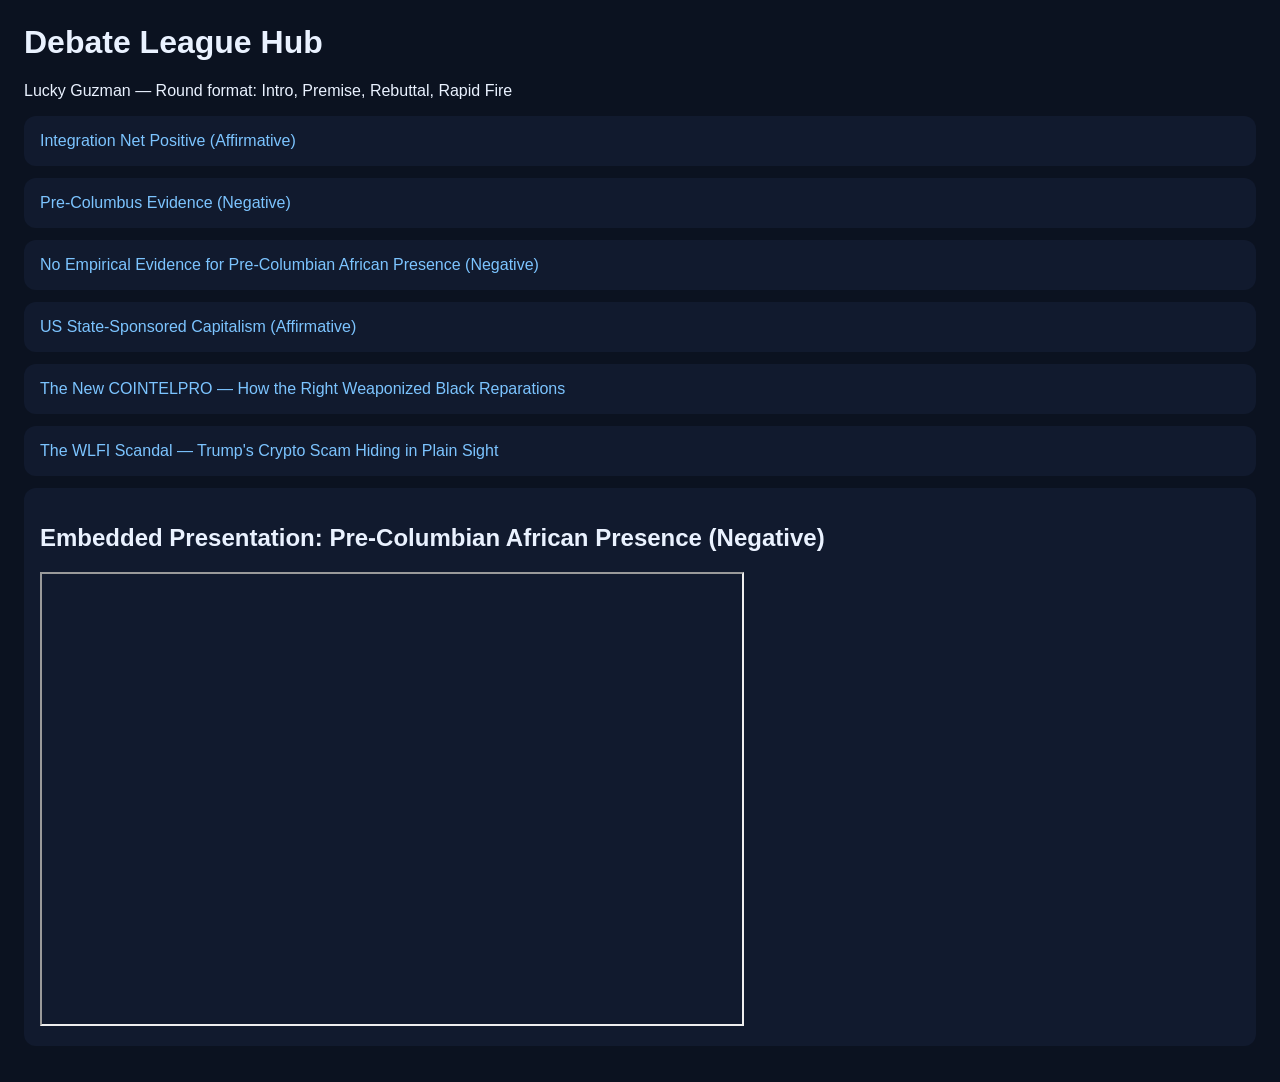
==== index.html @ e9d6f3bb "Add New COINTELPRO and WLFI Scandal presentations to hub Co-Authored-By: Claude Sonnet 4.6 <noreply@" ====
<!doctype html>
<html lang="en">
<head>
  <meta charset="UTF-8" />
  <meta name="viewport" content="width=device-width, initial-scale=1.0" />
  <title>Debate League Hub - Lucky Guzman</title>
  <style>
    body{font-family:Arial,sans-serif;background:#0b1220;color:#eaf2ff;margin:0;padding:24px}
    h1{margin-top:0}
    .card{background:#111a2e;padding:16px;border-radius:12px;margin:12px 0}
    a{color:#7cc4ff;text-decoration:none}
  </style>
</head>
<body>
  <h1>Debate League Hub</h1>
  <p>Lucky Guzman — Round format: Intro, Premise, Rebuttal, Rapid Fire</p>

  <div class="card"><a href="./integration-net-positive.html">Integration Net Positive (Affirmative)</a></div>
  <div class="card"><a href="./precolumbus-evidence-negative.html">Pre-Columbus Evidence (Negative)</a></div>
  <div class="card"><a href="./no-empirical-evidence-precolumbian-africa-negative.html">No Empirical Evidence for Pre-Columbian African Presence (Negative)</a></div>
  <div class="card"><a href="./state-capitalism-affirmative.html">US State-Sponsored Capitalism (Affirmative)</a></div>
  <div class="card"><a href="./new_cointelpro_presentation.html">The New COINTELPRO — How the Right Weaponized Black Reparations</a></div>
  <div class="card"><a href="./wlfi_scandal_presentation.html">The WLFI Scandal — Trump's Crypto Scam Hiding in Plain Sight</a></div>

  <div class="card">
    <h2>Embedded Presentation: Pre-Columbian African Presence (Negative)</h2>
    <iframe src="https://gamma.app/embed/igx87w25d5rl47c" style="width: 700px; max-width: 100%; height: 450px" allow="fullscreen" title="Pre-Columbian African Presence in the Americas: The Negative Position"></iframe>
  </div>
</body>
</html>
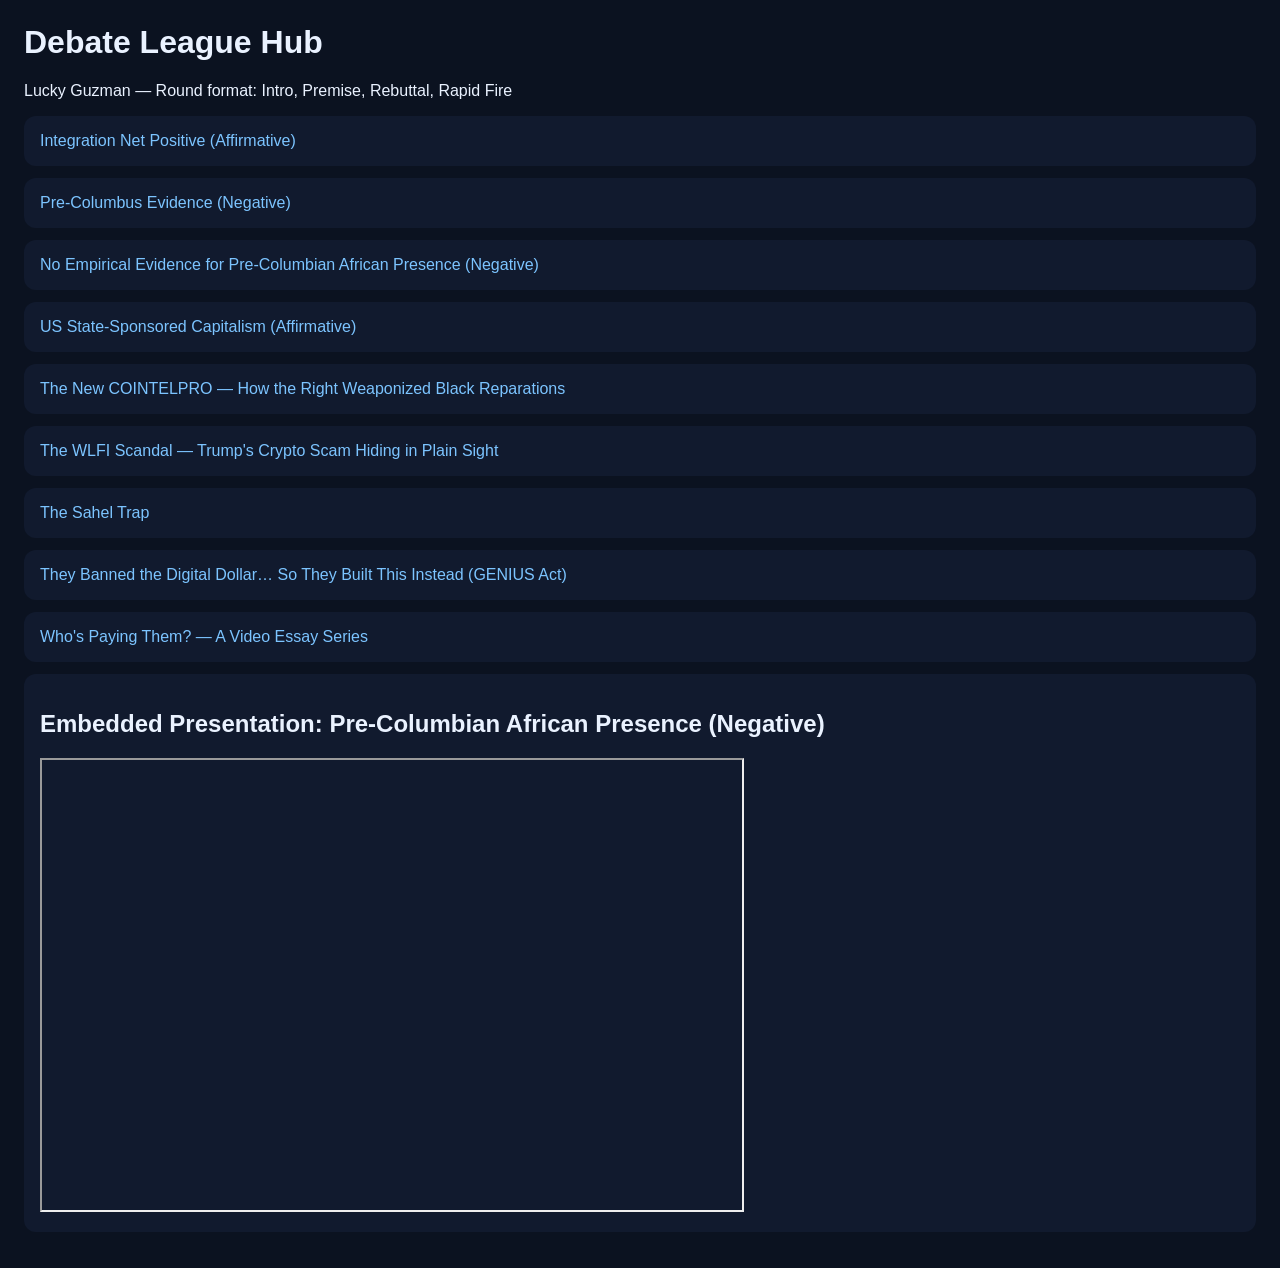
==== commit 0d38c905: "Add 3 new debate presentations and update hub index - sahel_presentation.html: The Sahel Trap - geni" ====
--- a/index.html
+++ b/index.html
@@ -21,6 +21,9 @@
   <div class="card"><a href="./state-capitalism-affirmative.html">US State-Sponsored Capitalism (Affirmative)</a></div>
   <div class="card"><a href="./new_cointelpro_presentation.html">The New COINTELPRO — How the Right Weaponized Black Reparations</a></div>
   <div class="card"><a href="./wlfi_scandal_presentation.html">The WLFI Scandal — Trump's Crypto Scam Hiding in Plain Sight</a></div>
+  <div class="card"><a href="./sahel_presentation.html">The Sahel Trap</a></div>
+  <div class="card"><a href="./genius-act-presentation.html">They Banned the Digital Dollar… So They Built This Instead (GENIUS Act)</a></div>
+  <div class="card"><a href="./whos-paying-them.html">Who's Paying Them? — A Video Essay Series</a></div>
 
   <div class="card">
     <h2>Embedded Presentation: Pre-Columbian African Presence (Negative)</h2>
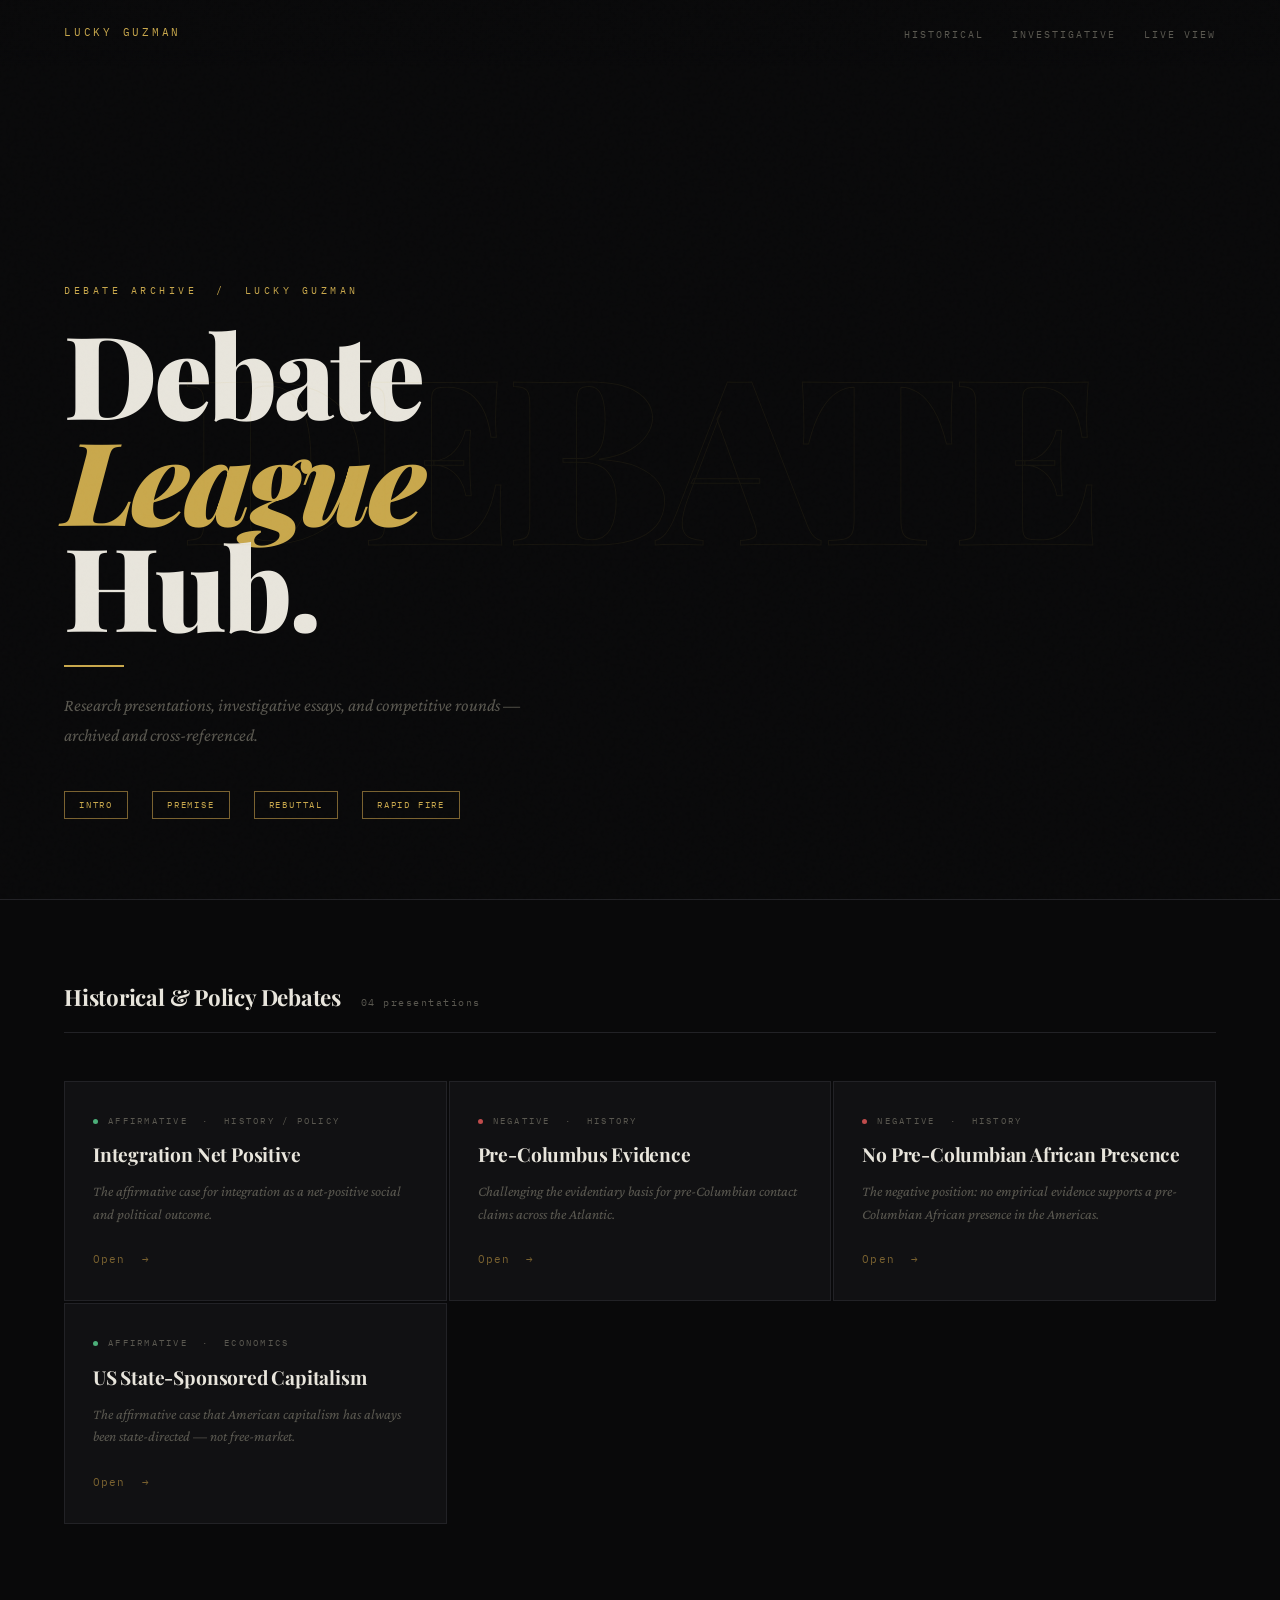
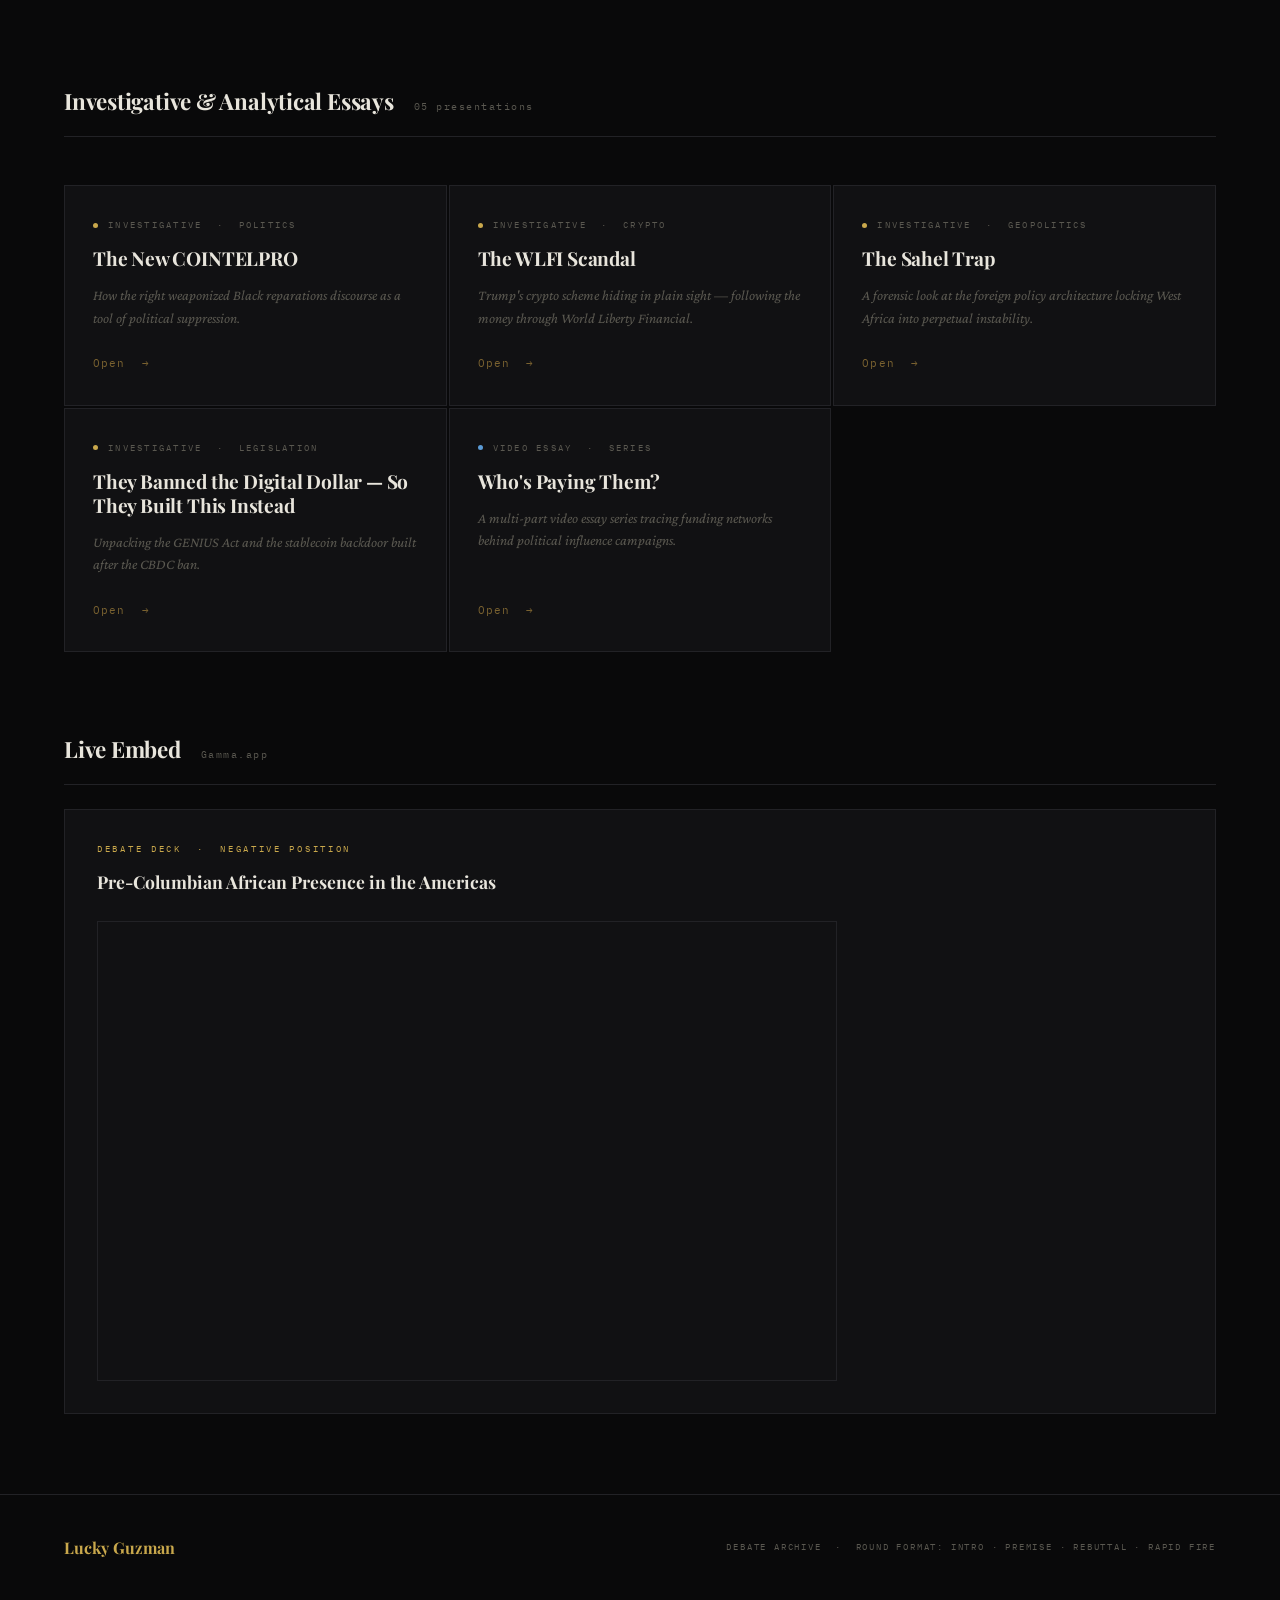
==== commit c7971517: "Redesign index hub — editorial dark aesthetic, UX overhaul Full rebuild: hero section, two categoriz" ====
--- a/index.html
+++ b/index.html
@@ -3,31 +3,554 @@
 <head>
   <meta charset="UTF-8" />
   <meta name="viewport" content="width=device-width, initial-scale=1.0" />
-  <title>Debate League Hub - Lucky Guzman</title>
+  <title>Lucky Guzman — Debate Archive</title>
+  <link rel="preconnect" href="https://fonts.googleapis.com" />
+  <link rel="preconnect" href="https://fonts.gstatic.com" crossorigin />
+  <link href="https://fonts.googleapis.com/css2?family=Playfair+Display:ital,wght@0,700;0,900;1,700&family=IBM+Plex+Mono:wght@400;600&family=Crimson+Pro:ital,opsz,wght@0,6..100,300;0,6..100,400;0,6..100,600;1,6..100,300;1,6..100,400&display=swap" rel="stylesheet" />
   <style>
-    body{font-family:Arial,sans-serif;background:#0b1220;color:#eaf2ff;margin:0;padding:24px}
-    h1{margin-top:0}
-    .card{background:#111a2e;padding:16px;border-radius:12px;margin:12px 0}
-    a{color:#7cc4ff;text-decoration:none}
+    :root {
+      --bg:      #09090a;
+      --surface: #111113;
+      --border:  #222226;
+      --text:    #e8e5dc;
+      --muted:   #5a5850;
+      --gold:    #c9a84c;
+      --gold-dim:#7a6230;
+      --red:     #c0392b;
+      --mono:    'IBM Plex Mono', monospace;
+      --serif:   'Playfair Display', Georgia, serif;
+      --body:    'Crimson Pro', Georgia, serif;
+    }
+
+    *, *::before, *::after { margin: 0; padding: 0; box-sizing: border-box; }
+    html { scroll-behavior: smooth; }
+
+    body {
+      background: var(--bg);
+      color: var(--text);
+      font-family: var(--body);
+      font-size: 18px;
+      line-height: 1.6;
+      overflow-x: hidden;
+    }
+
+    /* NOISE */
+    body::before {
+      content: '';
+      position: fixed;
+      inset: 0;
+      background-image: url("data:image/svg+xml,%3Csvg viewBox='0 0 256 256' xmlns='http://www.w3.org/2000/svg'%3E%3Cfilter id='n'%3E%3CfeTurbulence type='fractalNoise' baseFrequency='0.9' numOctaves='4' stitchTiles='stitch'/%3E%3C/filter%3E%3Crect width='100%25' height='100%25' filter='url(%23n)' opacity='0.04'/%3E%3C/svg%3E");
+      pointer-events: none;
+      z-index: 9999;
+      opacity: 0.4;
+    }
+
+    /* SCROLLBAR */
+    ::-webkit-scrollbar { width: 3px; }
+    ::-webkit-scrollbar-track { background: var(--bg); }
+    ::-webkit-scrollbar-thumb { background: var(--gold); }
+
+    /* PROGRESS BAR */
+    #progress {
+      position: fixed;
+      top: 0; left: 0;
+      height: 2px;
+      width: 0%;
+      background: var(--gold);
+      box-shadow: 0 0 8px var(--gold);
+      z-index: 1000;
+      transition: width 0.1s linear;
+    }
+
+    /* ── NAV ── */
+    nav {
+      position: fixed;
+      top: 0; left: 0; right: 0;
+      z-index: 100;
+      padding: 18px 5vw;
+      display: flex;
+      justify-content: space-between;
+      align-items: center;
+      background: linear-gradient(to bottom, rgba(9,9,10,0.97) 70%, transparent);
+      border-bottom: 1px solid transparent;
+      transition: border-color 0.3s;
+    }
+    nav.scrolled { border-color: var(--border); }
+
+    .nav-brand {
+      font-family: var(--mono);
+      font-size: 11px;
+      letter-spacing: 0.25em;
+      color: var(--gold);
+      text-transform: uppercase;
+    }
+
+    .nav-links {
+      display: flex;
+      gap: 28px;
+      list-style: none;
+    }
+    .nav-links a {
+      font-family: var(--mono);
+      font-size: 10px;
+      letter-spacing: 0.2em;
+      color: var(--muted);
+      text-decoration: none;
+      text-transform: uppercase;
+      transition: color 0.2s;
+    }
+    .nav-links a:hover { color: var(--text); }
+
+    /* ── HERO ── */
+    .hero {
+      min-height: 100vh;
+      display: flex;
+      flex-direction: column;
+      justify-content: flex-end;
+      padding: 0 5vw 80px;
+      position: relative;
+      border-bottom: 1px solid var(--border);
+      overflow: hidden;
+    }
+
+    .hero-watermark {
+      position: absolute;
+      top: 50%;
+      left: 50%;
+      transform: translate(-50%, -50%);
+      font-family: var(--serif);
+      font-weight: 900;
+      font-size: clamp(6rem, 18vw, 20rem);
+      color: transparent;
+      -webkit-text-stroke: 1px rgba(201,168,76,0.07);
+      white-space: nowrap;
+      pointer-events: none;
+      user-select: none;
+      letter-spacing: -0.02em;
+    }
+
+    .hero-eyebrow {
+      font-family: var(--mono);
+      font-size: 10px;
+      letter-spacing: 0.35em;
+      color: var(--gold);
+      text-transform: uppercase;
+      margin-bottom: 20px;
+    }
+
+    .hero-name {
+      font-family: var(--serif);
+      font-weight: 900;
+      font-size: clamp(3.5rem, 9vw, 9rem);
+      line-height: 0.92;
+      letter-spacing: -0.03em;
+      color: var(--text);
+      margin-bottom: 28px;
+    }
+
+    .hero-name em {
+      font-style: italic;
+      color: var(--gold);
+    }
+
+    .hero-rule {
+      width: 60px;
+      height: 2px;
+      background: var(--gold);
+      margin-bottom: 24px;
+    }
+
+    .hero-sub {
+      font-family: var(--body);
+      font-size: 1.1rem;
+      color: var(--muted);
+      max-width: 480px;
+      font-style: italic;
+      line-height: 1.7;
+    }
+
+    .hero-format {
+      margin-top: 40px;
+      display: flex;
+      gap: 24px;
+      flex-wrap: wrap;
+    }
+
+    .format-pill {
+      font-family: var(--mono);
+      font-size: 9px;
+      letter-spacing: 0.2em;
+      text-transform: uppercase;
+      padding: 6px 14px;
+      border: 1px solid var(--border);
+      color: var(--muted);
+    }
+
+    .format-pill.active {
+      border-color: var(--gold-dim);
+      color: var(--gold);
+    }
+
+    /* ── SECTION LABEL ── */
+    .section {
+      padding: 80px 5vw;
+    }
+
+    .section-header {
+      display: flex;
+      align-items: baseline;
+      gap: 20px;
+      margin-bottom: 48px;
+      padding-bottom: 16px;
+      border-bottom: 1px solid var(--border);
+    }
+
+    .section-title {
+      font-family: var(--serif);
+      font-weight: 700;
+      font-size: 1.4rem;
+      color: var(--text);
+      letter-spacing: -0.01em;
+    }
+
+    .section-count {
+      font-family: var(--mono);
+      font-size: 10px;
+      color: var(--muted);
+      letter-spacing: 0.15em;
+    }
+
+    /* ── GRID ── */
+    .grid {
+      display: grid;
+      grid-template-columns: repeat(auto-fill, minmax(320px, 1fr));
+      gap: 2px;
+    }
+
+    /* ── CARD ── */
+    .card {
+      background: var(--surface);
+      border: 1px solid var(--border);
+      padding: 32px 28px;
+      text-decoration: none;
+      color: var(--text);
+      display: flex;
+      flex-direction: column;
+      gap: 14px;
+      position: relative;
+      overflow: hidden;
+      transition: border-color 0.25s, background 0.25s;
+    }
+
+    .card::after {
+      content: '';
+      position: absolute;
+      left: 0; top: 0;
+      width: 2px;
+      height: 100%;
+      background: var(--gold);
+      transform: scaleY(0);
+      transform-origin: bottom;
+      transition: transform 0.25s ease;
+    }
+
+    .card:hover {
+      border-color: var(--gold-dim);
+      background: #131314;
+    }
+
+    .card:hover::after {
+      transform: scaleY(1);
+    }
+
+    .card-tag {
+      font-family: var(--mono);
+      font-size: 9px;
+      letter-spacing: 0.25em;
+      text-transform: uppercase;
+      color: var(--muted);
+      display: flex;
+      align-items: center;
+      gap: 10px;
+    }
+
+    .card-tag .dot {
+      width: 5px;
+      height: 5px;
+      border-radius: 50%;
+      background: var(--muted);
+      flex-shrink: 0;
+    }
+
+    .dot.aff  { background: #4caf79; }
+    .dot.neg  { background: #c04c4c; }
+    .dot.inv  { background: var(--gold); }
+    .dot.essay{ background: #5b9bd5; }
+
+    .card-title {
+      font-family: var(--serif);
+      font-weight: 700;
+      font-size: 1.2rem;
+      line-height: 1.25;
+      letter-spacing: -0.01em;
+      color: var(--text);
+      transition: color 0.2s;
+    }
+
+    .card:hover .card-title { color: #fff; }
+
+    .card-desc {
+      font-family: var(--body);
+      font-size: 0.9rem;
+      color: var(--muted);
+      line-height: 1.55;
+      font-style: italic;
+    }
+
+    .card-arrow {
+      font-family: var(--mono);
+      font-size: 11px;
+      color: var(--gold-dim);
+      margin-top: auto;
+      padding-top: 12px;
+      letter-spacing: 0.1em;
+      transition: color 0.2s, letter-spacing 0.2s;
+    }
+
+    .card:hover .card-arrow {
+      color: var(--gold);
+      letter-spacing: 0.2em;
+    }
+
+    /* ── EMBED ── */
+    .embed-section {
+      padding: 0 5vw 80px;
+    }
+
+    .embed-header {
+      margin-bottom: 24px;
+      padding-bottom: 16px;
+      border-bottom: 1px solid var(--border);
+      display: flex;
+      align-items: baseline;
+      gap: 20px;
+    }
+
+    .embed-box {
+      background: var(--surface);
+      border: 1px solid var(--border);
+      padding: 32px;
+      position: relative;
+    }
+
+    .embed-eyebrow {
+      font-family: var(--mono);
+      font-size: 9px;
+      letter-spacing: 0.3em;
+      color: var(--gold);
+      text-transform: uppercase;
+      margin-bottom: 12px;
+    }
+
+    .embed-title {
+      font-family: var(--serif);
+      font-weight: 700;
+      font-size: 1.1rem;
+      color: var(--text);
+      margin-bottom: 24px;
+    }
+
+    iframe {
+      display: block;
+      width: 100%;
+      max-width: 740px;
+      height: 460px;
+      border: none;
+      border: 1px solid var(--border);
+    }
+
+    /* ── FOOTER ── */
+    footer {
+      border-top: 1px solid var(--border);
+      padding: 40px 5vw;
+      display: flex;
+      justify-content: space-between;
+      align-items: center;
+      gap: 20px;
+      flex-wrap: wrap;
+    }
+
+    .footer-brand {
+      font-family: var(--serif);
+      font-weight: 700;
+      font-size: 1rem;
+      color: var(--gold);
+    }
+
+    .footer-note {
+      font-family: var(--mono);
+      font-size: 9px;
+      letter-spacing: 0.2em;
+      color: var(--muted);
+      text-transform: uppercase;
+    }
+
+    /* ── RESPONSIVE ── */
+    @media (max-width: 640px) {
+      .hero { padding-bottom: 60px; }
+      .hero-name { font-size: 3.2rem; }
+      .grid { grid-template-columns: 1fr; }
+      nav { padding: 16px 5vw; }
+      .nav-links { display: none; }
+      footer { flex-direction: column; align-items: flex-start; }
+      iframe { height: 300px; }
+    }
   </style>
 </head>
 <body>
-  <h1>Debate League Hub</h1>
-  <p>Lucky Guzman — Round format: Intro, Premise, Rebuttal, Rapid Fire</p>
-
-  <div class="card"><a href="./integration-net-positive.html">Integration Net Positive (Affirmative)</a></div>
-  <div class="card"><a href="./precolumbus-evidence-negative.html">Pre-Columbus Evidence (Negative)</a></div>
-  <div class="card"><a href="./no-empirical-evidence-precolumbian-africa-negative.html">No Empirical Evidence for Pre-Columbian African Presence (Negative)</a></div>
-  <div class="card"><a href="./state-capitalism-affirmative.html">US State-Sponsored Capitalism (Affirmative)</a></div>
-  <div class="card"><a href="./new_cointelpro_presentation.html">The New COINTELPRO — How the Right Weaponized Black Reparations</a></div>
-  <div class="card"><a href="./wlfi_scandal_presentation.html">The WLFI Scandal — Trump's Crypto Scam Hiding in Plain Sight</a></div>
-  <div class="card"><a href="./sahel_presentation.html">The Sahel Trap</a></div>
-  <div class="card"><a href="./genius-act-presentation.html">They Banned the Digital Dollar… So They Built This Instead (GENIUS Act)</a></div>
-  <div class="card"><a href="./whos-paying-them.html">Who's Paying Them? — A Video Essay Series</a></div>
-
-  <div class="card">
-    <h2>Embedded Presentation: Pre-Columbian African Presence (Negative)</h2>
-    <iframe src="https://gamma.app/embed/igx87w25d5rl47c" style="width: 700px; max-width: 100%; height: 450px" allow="fullscreen" title="Pre-Columbian African Presence in the Americas: The Negative Position"></iframe>
-  </div>
+  <div id="progress"></div>
+
+  <nav id="nav">
+    <span class="nav-brand">Lucky Guzman</span>
+    <ul class="nav-links">
+      <li><a href="#historical">Historical</a></li>
+      <li><a href="#investigative">Investigative</a></li>
+      <li><a href="#embedded">Live View</a></li>
+    </ul>
+  </nav>
+
+  <!-- HERO -->
+  <section class="hero">
+    <div class="hero-watermark">DEBATE</div>
+    <div class="hero-eyebrow">Debate Archive &nbsp;/&nbsp; Lucky Guzman</div>
+    <h1 class="hero-name">Debate<br><em>League</em><br>Hub.</h1>
+    <div class="hero-rule"></div>
+    <p class="hero-sub">Research presentations, investigative essays, and competitive rounds — archived and cross-referenced.</p>
+    <div class="hero-format">
+      <span class="format-pill active">Intro</span>
+      <span class="format-pill active">Premise</span>
+      <span class="format-pill active">Rebuttal</span>
+      <span class="format-pill active">Rapid Fire</span>
+    </div>
+  </section>
+
+  <!-- HISTORICAL & POLICY -->
+  <section class="section" id="historical">
+    <div class="section-header">
+      <span class="section-title">Historical &amp; Policy Debates</span>
+      <span class="section-count">04 presentations</span>
+    </div>
+    <div class="grid">
+
+      <a class="card" href="./integration-net-positive.html">
+        <div class="card-tag"><span class="dot aff"></span>Affirmative &nbsp;·&nbsp; History / Policy</div>
+        <div class="card-title">Integration Net Positive</div>
+        <div class="card-desc">The affirmative case for integration as a net-positive social and political outcome.</div>
+        <div class="card-arrow">Open &nbsp;→</div>
+      </a>
+
+      <a class="card" href="./precolumbus-evidence-negative.html">
+        <div class="card-tag"><span class="dot neg"></span>Negative &nbsp;·&nbsp; History</div>
+        <div class="card-title">Pre-Columbus Evidence</div>
+        <div class="card-desc">Challenging the evidentiary basis for pre-Columbian contact claims across the Atlantic.</div>
+        <div class="card-arrow">Open &nbsp;→</div>
+      </a>
+
+      <a class="card" href="./no-empirical-evidence-precolumbian-africa-negative.html">
+        <div class="card-tag"><span class="dot neg"></span>Negative &nbsp;·&nbsp; History</div>
+        <div class="card-title">No Pre-Columbian African Presence</div>
+        <div class="card-desc">The negative position: no empirical evidence supports a pre-Columbian African presence in the Americas.</div>
+        <div class="card-arrow">Open &nbsp;→</div>
+      </a>
+
+      <a class="card" href="./state-capitalism-affirmative.html">
+        <div class="card-tag"><span class="dot aff"></span>Affirmative &nbsp;·&nbsp; Economics</div>
+        <div class="card-title">US State-Sponsored Capitalism</div>
+        <div class="card-desc">The affirmative case that American capitalism has always been state-directed — not free-market.</div>
+        <div class="card-arrow">Open &nbsp;→</div>
+      </a>
+
+    </div>
+  </section>
+
+  <!-- INVESTIGATIVE -->
+  <section class="section" id="investigative">
+    <div class="section-header">
+      <span class="section-title">Investigative &amp; Analytical Essays</span>
+      <span class="section-count">05 presentations</span>
+    </div>
+    <div class="grid">
+
+      <a class="card" href="./new_cointelpro_presentation.html">
+        <div class="card-tag"><span class="dot inv"></span>Investigative &nbsp;·&nbsp; Politics</div>
+        <div class="card-title">The New COINTELPRO</div>
+        <div class="card-desc">How the right weaponized Black reparations discourse as a tool of political suppression.</div>
+        <div class="card-arrow">Open &nbsp;→</div>
+      </a>
+
+      <a class="card" href="./wlfi_scandal_presentation.html">
+        <div class="card-tag"><span class="dot inv"></span>Investigative &nbsp;·&nbsp; Crypto</div>
+        <div class="card-title">The WLFI Scandal</div>
+        <div class="card-desc">Trump's crypto scheme hiding in plain sight — following the money through World Liberty Financial.</div>
+        <div class="card-arrow">Open &nbsp;→</div>
+      </a>
+
+      <a class="card" href="./sahel_presentation.html">
+        <div class="card-tag"><span class="dot inv"></span>Investigative &nbsp;·&nbsp; Geopolitics</div>
+        <div class="card-title">The Sahel Trap</div>
+        <div class="card-desc">A forensic look at the foreign policy architecture locking West Africa into perpetual instability.</div>
+        <div class="card-arrow">Open &nbsp;→</div>
+      </a>
+
+      <a class="card" href="./genius-act-presentation.html">
+        <div class="card-tag"><span class="dot inv"></span>Investigative &nbsp;·&nbsp; Legislation</div>
+        <div class="card-title">They Banned the Digital Dollar — So They Built This Instead</div>
+        <div class="card-desc">Unpacking the GENIUS Act and the stablecoin backdoor built after the CBDC ban.</div>
+        <div class="card-arrow">Open &nbsp;→</div>
+      </a>
+
+      <a class="card" href="./whos-paying-them.html">
+        <div class="card-tag"><span class="dot essay"></span>Video Essay &nbsp;·&nbsp; Series</div>
+        <div class="card-title">Who's Paying Them?</div>
+        <div class="card-desc">A multi-part video essay series tracing funding networks behind political influence campaigns.</div>
+        <div class="card-arrow">Open &nbsp;→</div>
+      </a>
+
+    </div>
+  </section>
+
+  <!-- EMBEDDED PRESENTATION -->
+  <section class="embed-section" id="embedded">
+    <div class="embed-header">
+      <span class="section-title">Live Embed</span>
+      <span class="section-count">Gamma.app</span>
+    </div>
+    <div class="embed-box">
+      <div class="embed-eyebrow">Debate Deck &nbsp;·&nbsp; Negative Position</div>
+      <div class="embed-title">Pre-Columbian African Presence in the Americas</div>
+      <iframe
+        src="https://gamma.app/embed/igx87w25d5rl47c"
+        allow="fullscreen"
+        title="Pre-Columbian African Presence in the Americas: The Negative Position">
+      </iframe>
+    </div>
+  </section>
+
+  <!-- FOOTER -->
+  <footer>
+    <span class="footer-brand">Lucky Guzman</span>
+    <span class="footer-note">Debate Archive &nbsp;·&nbsp; Round Format: Intro · Premise · Rebuttal · Rapid Fire</span>
+  </footer>
+
+  <script>
+    // Progress bar
+    const bar = document.getElementById('progress');
+    const nav = document.getElementById('nav');
+    window.addEventListener('scroll', () => {
+      const pct = window.scrollY / (document.body.scrollHeight - window.innerHeight) * 100;
+      bar.style.width = pct + '%';
+      nav.classList.toggle('scrolled', window.scrollY > 40);
+    });
+  </script>
 </body>
 </html>
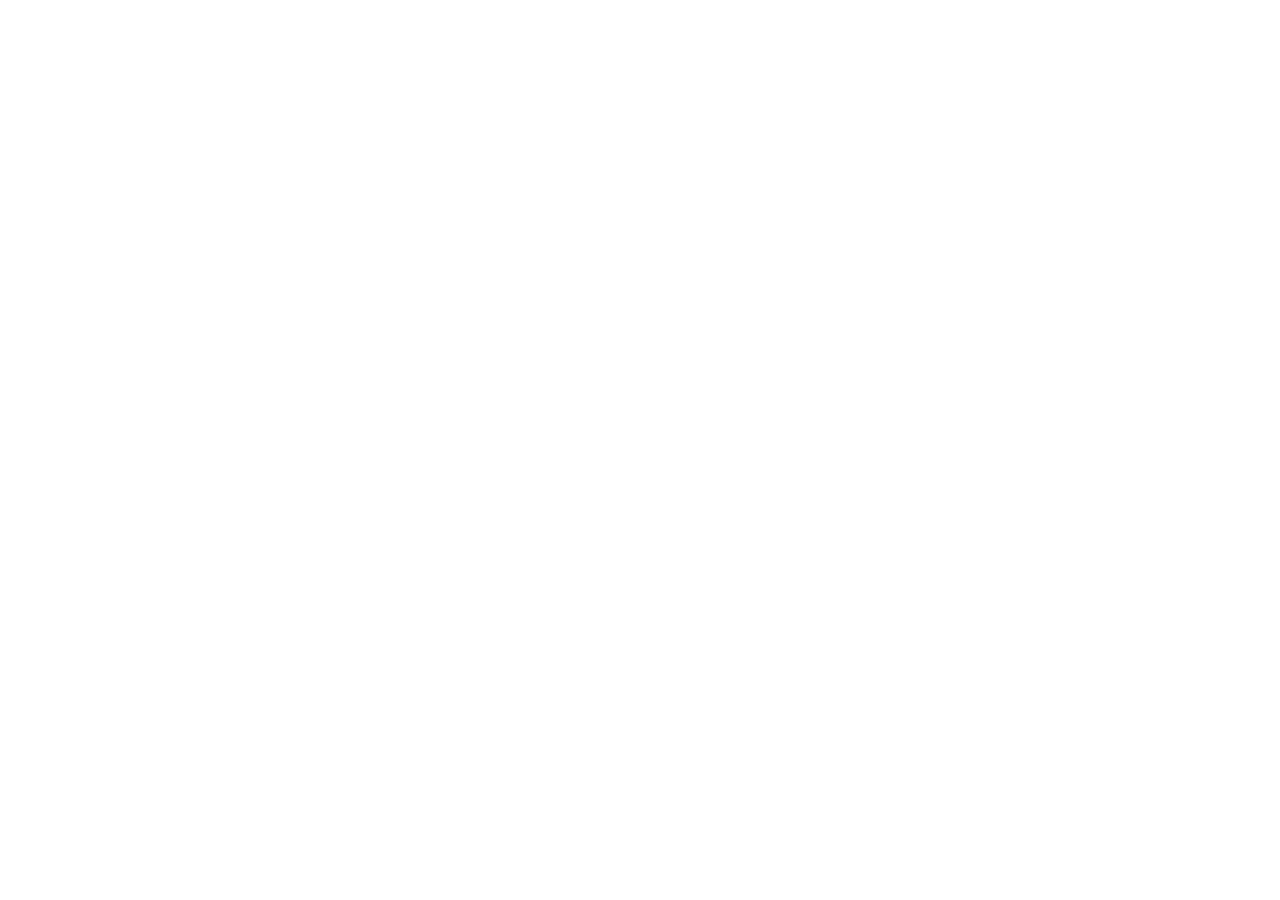
==== commit 73aa2d7e: "Add files via upload" ====
--- a/index.html
+++ b/index.html
@@ -1,556 +1,15 @@
 <!doctype html>
 <html lang="en">
-<head>
-  <meta charset="UTF-8" />
-  <meta name="viewport" content="width=device-width, initial-scale=1.0" />
-  <title>Lucky Guzman — Debate Archive</title>
-  <link rel="preconnect" href="https://fonts.googleapis.com" />
-  <link rel="preconnect" href="https://fonts.gstatic.com" crossorigin />
-  <link href="https://fonts.googleapis.com/css2?family=Playfair+Display:ital,wght@0,700;0,900;1,700&family=IBM+Plex+Mono:wght@400;600&family=Crimson+Pro:ital,opsz,wght@0,6..100,300;0,6..100,400;0,6..100,600;1,6..100,300;1,6..100,400&display=swap" rel="stylesheet" />
-  <style>
-    :root {
-      --bg:      #09090a;
-      --surface: #111113;
-      --border:  #222226;
-      --text:    #e8e5dc;
-      --muted:   #5a5850;
-      --gold:    #c9a84c;
-      --gold-dim:#7a6230;
-      --red:     #c0392b;
-      --mono:    'IBM Plex Mono', monospace;
-      --serif:   'Playfair Display', Georgia, serif;
-      --body:    'Crimson Pro', Georgia, serif;
-    }
-
-    *, *::before, *::after { margin: 0; padding: 0; box-sizing: border-box; }
-    html { scroll-behavior: smooth; }
-
-    body {
-      background: var(--bg);
-      color: var(--text);
-      font-family: var(--body);
-      font-size: 18px;
-      line-height: 1.6;
-      overflow-x: hidden;
-    }
-
-    /* NOISE */
-    body::before {
-      content: '';
-      position: fixed;
-      inset: 0;
-      background-image: url("data:image/svg+xml,%3Csvg viewBox='0 0 256 256' xmlns='http://www.w3.org/2000/svg'%3E%3Cfilter id='n'%3E%3CfeTurbulence type='fractalNoise' baseFrequency='0.9' numOctaves='4' stitchTiles='stitch'/%3E%3C/filter%3E%3Crect width='100%25' height='100%25' filter='url(%23n)' opacity='0.04'/%3E%3C/svg%3E");
-      pointer-events: none;
-      z-index: 9999;
-      opacity: 0.4;
-    }
-
-    /* SCROLLBAR */
-    ::-webkit-scrollbar { width: 3px; }
-    ::-webkit-scrollbar-track { background: var(--bg); }
-    ::-webkit-scrollbar-thumb { background: var(--gold); }
-
-    /* PROGRESS BAR */
-    #progress {
-      position: fixed;
-      top: 0; left: 0;
-      height: 2px;
-      width: 0%;
-      background: var(--gold);
-      box-shadow: 0 0 8px var(--gold);
-      z-index: 1000;
-      transition: width 0.1s linear;
-    }
-
-    /* ── NAV ── */
-    nav {
-      position: fixed;
-      top: 0; left: 0; right: 0;
-      z-index: 100;
-      padding: 18px 5vw;
-      display: flex;
-      justify-content: space-between;
-      align-items: center;
-      background: linear-gradient(to bottom, rgba(9,9,10,0.97) 70%, transparent);
-      border-bottom: 1px solid transparent;
-      transition: border-color 0.3s;
-    }
-    nav.scrolled { border-color: var(--border); }
-
-    .nav-brand {
-      font-family: var(--mono);
-      font-size: 11px;
-      letter-spacing: 0.25em;
-      color: var(--gold);
-      text-transform: uppercase;
-    }
-
-    .nav-links {
-      display: flex;
-      gap: 28px;
-      list-style: none;
-    }
-    .nav-links a {
-      font-family: var(--mono);
-      font-size: 10px;
-      letter-spacing: 0.2em;
-      color: var(--muted);
-      text-decoration: none;
-      text-transform: uppercase;
-      transition: color 0.2s;
-    }
-    .nav-links a:hover { color: var(--text); }
-
-    /* ── HERO ── */
-    .hero {
-      min-height: 100vh;
-      display: flex;
-      flex-direction: column;
-      justify-content: flex-end;
-      padding: 0 5vw 80px;
-      position: relative;
-      border-bottom: 1px solid var(--border);
-      overflow: hidden;
-    }
-
-    .hero-watermark {
-      position: absolute;
-      top: 50%;
-      left: 50%;
-      transform: translate(-50%, -50%);
-      font-family: var(--serif);
-      font-weight: 900;
-      font-size: clamp(6rem, 18vw, 20rem);
-      color: transparent;
-      -webkit-text-stroke: 1px rgba(201,168,76,0.07);
-      white-space: nowrap;
-      pointer-events: none;
-      user-select: none;
-      letter-spacing: -0.02em;
-    }
-
-    .hero-eyebrow {
-      font-family: var(--mono);
-      font-size: 10px;
-      letter-spacing: 0.35em;
-      color: var(--gold);
-      text-transform: uppercase;
-      margin-bottom: 20px;
-    }
-
-    .hero-name {
-      font-family: var(--serif);
-      font-weight: 900;
-      font-size: clamp(3.5rem, 9vw, 9rem);
-      line-height: 0.92;
-      letter-spacing: -0.03em;
-      color: var(--text);
-      margin-bottom: 28px;
-    }
-
-    .hero-name em {
-      font-style: italic;
-      color: var(--gold);
-    }
-
-    .hero-rule {
-      width: 60px;
-      height: 2px;
-      background: var(--gold);
-      margin-bottom: 24px;
-    }
-
-    .hero-sub {
-      font-family: var(--body);
-      font-size: 1.1rem;
-      color: var(--muted);
-      max-width: 480px;
-      font-style: italic;
-      line-height: 1.7;
-    }
-
-    .hero-format {
-      margin-top: 40px;
-      display: flex;
-      gap: 24px;
-      flex-wrap: wrap;
-    }
-
-    .format-pill {
-      font-family: var(--mono);
-      font-size: 9px;
-      letter-spacing: 0.2em;
-      text-transform: uppercase;
-      padding: 6px 14px;
-      border: 1px solid var(--border);
-      color: var(--muted);
-    }
-
-    .format-pill.active {
-      border-color: var(--gold-dim);
-      color: var(--gold);
-    }
-
-    /* ── SECTION LABEL ── */
-    .section {
-      padding: 80px 5vw;
-    }
-
-    .section-header {
-      display: flex;
-      align-items: baseline;
-      gap: 20px;
-      margin-bottom: 48px;
-      padding-bottom: 16px;
-      border-bottom: 1px solid var(--border);
-    }
-
-    .section-title {
-      font-family: var(--serif);
-      font-weight: 700;
-      font-size: 1.4rem;
-      color: var(--text);
-      letter-spacing: -0.01em;
-    }
-
-    .section-count {
-      font-family: var(--mono);
-      font-size: 10px;
-      color: var(--muted);
-      letter-spacing: 0.15em;
-    }
-
-    /* ── GRID ── */
-    .grid {
-      display: grid;
-      grid-template-columns: repeat(auto-fill, minmax(320px, 1fr));
-      gap: 2px;
-    }
-
-    /* ── CARD ── */
-    .card {
-      background: var(--surface);
-      border: 1px solid var(--border);
-      padding: 32px 28px;
-      text-decoration: none;
-      color: var(--text);
-      display: flex;
-      flex-direction: column;
-      gap: 14px;
-      position: relative;
-      overflow: hidden;
-      transition: border-color 0.25s, background 0.25s;
-    }
-
-    .card::after {
-      content: '';
-      position: absolute;
-      left: 0; top: 0;
-      width: 2px;
-      height: 100%;
-      background: var(--gold);
-      transform: scaleY(0);
-      transform-origin: bottom;
-      transition: transform 0.25s ease;
-    }
-
-    .card:hover {
-      border-color: var(--gold-dim);
-      background: #131314;
-    }
-
-    .card:hover::after {
-      transform: scaleY(1);
-    }
-
-    .card-tag {
-      font-family: var(--mono);
-      font-size: 9px;
-      letter-spacing: 0.25em;
-      text-transform: uppercase;
-      color: var(--muted);
-      display: flex;
-      align-items: center;
-      gap: 10px;
-    }
-
-    .card-tag .dot {
-      width: 5px;
-      height: 5px;
-      border-radius: 50%;
-      background: var(--muted);
-      flex-shrink: 0;
-    }
-
-    .dot.aff  { background: #4caf79; }
-    .dot.neg  { background: #c04c4c; }
-    .dot.inv  { background: var(--gold); }
-    .dot.essay{ background: #5b9bd5; }
-
-    .card-title {
-      font-family: var(--serif);
-      font-weight: 700;
-      font-size: 1.2rem;
-      line-height: 1.25;
-      letter-spacing: -0.01em;
-      color: var(--text);
-      transition: color 0.2s;
-    }
-
-    .card:hover .card-title { color: #fff; }
-
-    .card-desc {
-      font-family: var(--body);
-      font-size: 0.9rem;
-      color: var(--muted);
-      line-height: 1.55;
-      font-style: italic;
-    }
-
-    .card-arrow {
-      font-family: var(--mono);
-      font-size: 11px;
-      color: var(--gold-dim);
-      margin-top: auto;
-      padding-top: 12px;
-      letter-spacing: 0.1em;
-      transition: color 0.2s, letter-spacing 0.2s;
-    }
-
-    .card:hover .card-arrow {
-      color: var(--gold);
-      letter-spacing: 0.2em;
-    }
-
-    /* ── EMBED ── */
-    .embed-section {
-      padding: 0 5vw 80px;
-    }
-
-    .embed-header {
-      margin-bottom: 24px;
-      padding-bottom: 16px;
-      border-bottom: 1px solid var(--border);
-      display: flex;
-      align-items: baseline;
-      gap: 20px;
-    }
-
-    .embed-box {
-      background: var(--surface);
-      border: 1px solid var(--border);
-      padding: 32px;
-      position: relative;
-    }
-
-    .embed-eyebrow {
-      font-family: var(--mono);
-      font-size: 9px;
-      letter-spacing: 0.3em;
-      color: var(--gold);
-      text-transform: uppercase;
-      margin-bottom: 12px;
-    }
-
-    .embed-title {
-      font-family: var(--serif);
-      font-weight: 700;
-      font-size: 1.1rem;
-      color: var(--text);
-      margin-bottom: 24px;
-    }
-
-    iframe {
-      display: block;
-      width: 100%;
-      max-width: 740px;
-      height: 460px;
-      border: none;
-      border: 1px solid var(--border);
-    }
-
-    /* ── FOOTER ── */
-    footer {
-      border-top: 1px solid var(--border);
-      padding: 40px 5vw;
-      display: flex;
-      justify-content: space-between;
-      align-items: center;
-      gap: 20px;
-      flex-wrap: wrap;
-    }
-
-    .footer-brand {
-      font-family: var(--serif);
-      font-weight: 700;
-      font-size: 1rem;
-      color: var(--gold);
-    }
-
-    .footer-note {
-      font-family: var(--mono);
-      font-size: 9px;
-      letter-spacing: 0.2em;
-      color: var(--muted);
-      text-transform: uppercase;
-    }
-
-    /* ── RESPONSIVE ── */
-    @media (max-width: 640px) {
-      .hero { padding-bottom: 60px; }
-      .hero-name { font-size: 3.2rem; }
-      .grid { grid-template-columns: 1fr; }
-      nav { padding: 16px 5vw; }
-      .nav-links { display: none; }
-      footer { flex-direction: column; align-items: flex-start; }
-      iframe { height: 300px; }
-    }
-  </style>
-</head>
-<body>
-  <div id="progress"></div>
-
-  <nav id="nav">
-    <span class="nav-brand">Lucky Guzman</span>
-    <ul class="nav-links">
-      <li><a href="#historical">Historical</a></li>
-      <li><a href="#investigative">Investigative</a></li>
-      <li><a href="#embedded">Live View</a></li>
-    </ul>
-  </nav>
-
-  <!-- HERO -->
-  <section class="hero">
-    <div class="hero-watermark">DEBATE</div>
-    <div class="hero-eyebrow">Debate Archive &nbsp;/&nbsp; Lucky Guzman</div>
-    <h1 class="hero-name">Debate<br><em>League</em><br>Hub.</h1>
-    <div class="hero-rule"></div>
-    <p class="hero-sub">Research presentations, investigative essays, and competitive rounds — archived and cross-referenced.</p>
-    <div class="hero-format">
-      <span class="format-pill active">Intro</span>
-      <span class="format-pill active">Premise</span>
-      <span class="format-pill active">Rebuttal</span>
-      <span class="format-pill active">Rapid Fire</span>
-    </div>
-  </section>
-
-  <!-- HISTORICAL & POLICY -->
-  <section class="section" id="historical">
-    <div class="section-header">
-      <span class="section-title">Historical &amp; Policy Debates</span>
-      <span class="section-count">04 presentations</span>
-    </div>
-    <div class="grid">
-
-      <a class="card" href="./integration-net-positive.html">
-        <div class="card-tag"><span class="dot aff"></span>Affirmative &nbsp;·&nbsp; History / Policy</div>
-        <div class="card-title">Integration Net Positive</div>
-        <div class="card-desc">The affirmative case for integration as a net-positive social and political outcome.</div>
-        <div class="card-arrow">Open &nbsp;→</div>
-      </a>
-
-      <a class="card" href="./precolumbus-evidence-negative.html">
-        <div class="card-tag"><span class="dot neg"></span>Negative &nbsp;·&nbsp; History</div>
-        <div class="card-title">Pre-Columbus Evidence</div>
-        <div class="card-desc">Challenging the evidentiary basis for pre-Columbian contact claims across the Atlantic.</div>
-        <div class="card-arrow">Open &nbsp;→</div>
-      </a>
-
-      <a class="card" href="./no-empirical-evidence-precolumbian-africa-negative.html">
-        <div class="card-tag"><span class="dot neg"></span>Negative &nbsp;·&nbsp; History</div>
-        <div class="card-title">No Pre-Columbian African Presence</div>
-        <div class="card-desc">The negative position: no empirical evidence supports a pre-Columbian African presence in the Americas.</div>
-        <div class="card-arrow">Open &nbsp;→</div>
-      </a>
-
-      <a class="card" href="./state-capitalism-affirmative.html">
-        <div class="card-tag"><span class="dot aff"></span>Affirmative &nbsp;·&nbsp; Economics</div>
-        <div class="card-title">US State-Sponsored Capitalism</div>
-        <div class="card-desc">The affirmative case that American capitalism has always been state-directed — not free-market.</div>
-        <div class="card-arrow">Open &nbsp;→</div>
-      </a>
-
-    </div>
-  </section>
-
-  <!-- INVESTIGATIVE -->
-  <section class="section" id="investigative">
-    <div class="section-header">
-      <span class="section-title">Investigative &amp; Analytical Essays</span>
-      <span class="section-count">05 presentations</span>
-    </div>
-    <div class="grid">
-
-      <a class="card" href="./new_cointelpro_presentation.html">
-        <div class="card-tag"><span class="dot inv"></span>Investigative &nbsp;·&nbsp; Politics</div>
-        <div class="card-title">The New COINTELPRO</div>
-        <div class="card-desc">How the right weaponized Black reparations discourse as a tool of political suppression.</div>
-        <div class="card-arrow">Open &nbsp;→</div>
-      </a>
-
-      <a class="card" href="./wlfi_scandal_presentation.html">
-        <div class="card-tag"><span class="dot inv"></span>Investigative &nbsp;·&nbsp; Crypto</div>
-        <div class="card-title">The WLFI Scandal</div>
-        <div class="card-desc">Trump's crypto scheme hiding in plain sight — following the money through World Liberty Financial.</div>
-        <div class="card-arrow">Open &nbsp;→</div>
-      </a>
-
-      <a class="card" href="./sahel_presentation.html">
-        <div class="card-tag"><span class="dot inv"></span>Investigative &nbsp;·&nbsp; Geopolitics</div>
-        <div class="card-title">The Sahel Trap</div>
-        <div class="card-desc">A forensic look at the foreign policy architecture locking West Africa into perpetual instability.</div>
-        <div class="card-arrow">Open &nbsp;→</div>
-      </a>
-
-      <a class="card" href="./genius-act-presentation.html">
-        <div class="card-tag"><span class="dot inv"></span>Investigative &nbsp;·&nbsp; Legislation</div>
-        <div class="card-title">They Banned the Digital Dollar — So They Built This Instead</div>
-        <div class="card-desc">Unpacking the GENIUS Act and the stablecoin backdoor built after the CBDC ban.</div>
-        <div class="card-arrow">Open &nbsp;→</div>
-      </a>
-
-      <a class="card" href="./whos-paying-them.html">
-        <div class="card-tag"><span class="dot essay"></span>Video Essay &nbsp;·&nbsp; Series</div>
-        <div class="card-title">Who's Paying Them?</div>
-        <div class="card-desc">A multi-part video essay series tracing funding networks behind political influence campaigns.</div>
-        <div class="card-arrow">Open &nbsp;→</div>
-      </a>
-
-    </div>
-  </section>
-
-  <!-- EMBEDDED PRESENTATION -->
-  <section class="embed-section" id="embedded">
-    <div class="embed-header">
-      <span class="section-title">Live Embed</span>
-      <span class="section-count">Gamma.app</span>
-    </div>
-    <div class="embed-box">
-      <div class="embed-eyebrow">Debate Deck &nbsp;·&nbsp; Negative Position</div>
-      <div class="embed-title">Pre-Columbian African Presence in the Americas</div>
-      <iframe
-        src="https://gamma.app/embed/igx87w25d5rl47c"
-        allow="fullscreen"
-        title="Pre-Columbian African Presence in the Americas: The Negative Position">
-      </iframe>
-    </div>
-  </section>
-
-  <!-- FOOTER -->
-  <footer>
-    <span class="footer-brand">Lucky Guzman</span>
-    <span class="footer-note">Debate Archive &nbsp;·&nbsp; Round Format: Intro · Premise · Rebuttal · Rapid Fire</span>
-  </footer>
-
-  <script>
-    // Progress bar
-    const bar = document.getElementById('progress');
-    const nav = document.getElementById('nav');
-    window.addEventListener('scroll', () => {
-      const pct = window.scrollY / (document.body.scrollHeight - window.innerHeight) * 100;
-      bar.style.width = pct + '%';
-      nav.classList.toggle('scrolled', window.scrollY > 40);
-    });
-  </script>
-</body>
+  <head>
+    <meta charset="UTF-8" />
+    <meta name="viewport" content="width=device-width, initial-scale=1.0" />
+    <title>Championship Blueprint</title>
+    <link rel="preconnect" href="https://fonts.googleapis.com" />
+    <link rel="preconnect" href="https://fonts.gstatic.com" crossorigin />
+    <link href="https://fonts.googleapis.com/css2?family=Inter:wght@400;500;600&family=JetBrains+Mono:wght@400;700&family=Oswald:wght@500;700&display=swap" rel="stylesheet" />
+  </head>
+  <body>
+    <div id="root"></div>
+    <script type="module" src="/src/main.tsx"></script>
+  </body>
 </html>
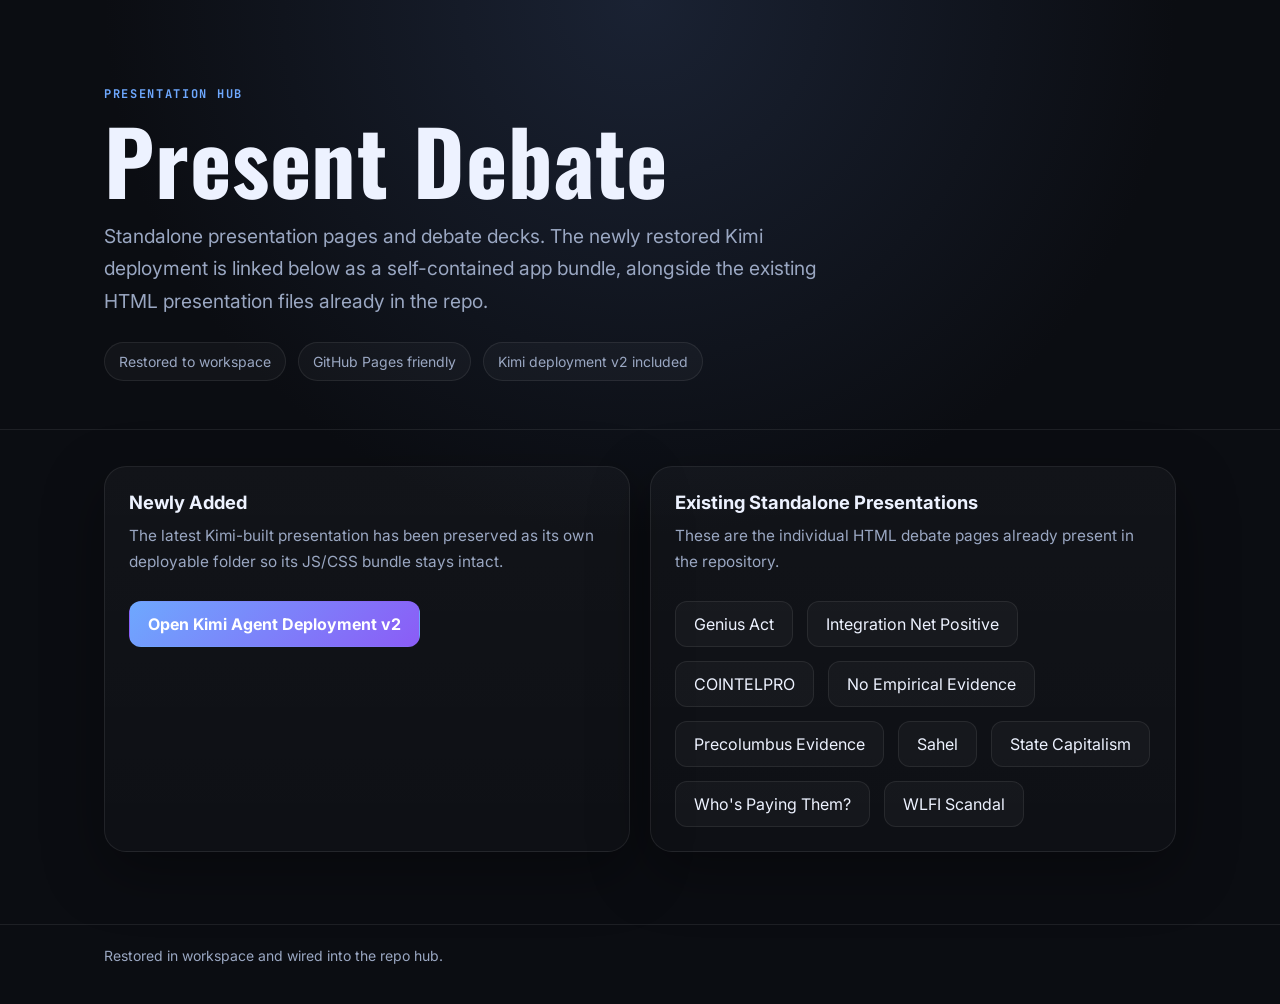
==== commit 931aa6c3: "Add Kimi deployment v2 presentation to hub" ====
--- a/index.html
+++ b/index.html
@@ -1,15 +1,176 @@
-<!doctype html>
+<!DOCTYPE html>
 <html lang="en">
-  <head>
-    <meta charset="UTF-8" />
-    <meta name="viewport" content="width=device-width, initial-scale=1.0" />
-    <title>Championship Blueprint</title>
-    <link rel="preconnect" href="https://fonts.googleapis.com" />
-    <link rel="preconnect" href="https://fonts.gstatic.com" crossorigin />
-    <link href="https://fonts.googleapis.com/css2?family=Inter:wght@400;500;600&family=JetBrains+Mono:wght@400;700&family=Oswald:wght@500;700&display=swap" rel="stylesheet" />
-  </head>
-  <body>
-    <div id="root"></div>
-    <script type="module" src="/src/main.tsx"></script>
-  </body>
+<head>
+  <meta charset="UTF-8" />
+  <meta name="viewport" content="width=device-width, initial-scale=1.0" />
+  <title>Present Debate</title>
+  <link rel="preconnect" href="https://fonts.googleapis.com" />
+  <link rel="preconnect" href="https://fonts.gstatic.com" crossorigin />
+  <link href="https://fonts.googleapis.com/css2?family=Inter:wght@400;500;600;700;800&family=JetBrains+Mono:wght@400;700&family=Oswald:wght@500;700&display=swap" rel="stylesheet" />
+  <style>
+    :root {
+      --bg: #0b0d12;
+      --panel: #121722;
+      --card: #171d2b;
+      --text: #edf2ff;
+      --muted: #9aa7c2;
+      --line: rgba(255,255,255,0.08);
+      --accent: #6ea8fe;
+      --accent-2: #8b5cf6;
+      --shadow: 0 20px 60px rgba(0,0,0,.35);
+    }
+    * { box-sizing: border-box; }
+    html { scroll-behavior: smooth; }
+    body {
+      margin: 0;
+      font-family: Inter, system-ui, sans-serif;
+      background: radial-gradient(circle at top, #1a2233 0%, var(--bg) 45%);
+      color: var(--text);
+    }
+    a { color: inherit; }
+    .wrap { max-width: 1120px; margin: 0 auto; padding: 0 24px; }
+    .hero {
+      padding: 88px 0 48px;
+      border-bottom: 1px solid var(--line);
+    }
+    .eyebrow {
+      font: 700 12px/1 JetBrains Mono, monospace;
+      letter-spacing: .14em;
+      text-transform: uppercase;
+      color: var(--accent);
+      margin-bottom: 18px;
+    }
+    h1 {
+      margin: 0;
+      font-family: Oswald, Inter, sans-serif;
+      font-size: clamp(2.8rem, 7vw, 5.5rem);
+      line-height: .95;
+      letter-spacing: .01em;
+    }
+    .sub {
+      max-width: 760px;
+      margin: 18px 0 0;
+      color: var(--muted);
+      font-size: clamp(1rem, 1.8vw, 1.2rem);
+      line-height: 1.7;
+    }
+    .meta {
+      display: flex;
+      flex-wrap: wrap;
+      gap: 12px;
+      margin-top: 24px;
+    }
+    .pill {
+      border: 1px solid var(--line);
+      background: rgba(255,255,255,.03);
+      padding: 10px 14px;
+      border-radius: 999px;
+      color: var(--muted);
+      font-size: 14px;
+    }
+    .grid {
+      display: grid;
+      grid-template-columns: repeat(auto-fit, minmax(280px, 1fr));
+      gap: 20px;
+      padding: 36px 0 72px;
+    }
+    .card {
+      background: linear-gradient(180deg, rgba(255,255,255,.03), rgba(255,255,255,.015));
+      border: 1px solid var(--line);
+      border-radius: 22px;
+      padding: 24px;
+      box-shadow: var(--shadow);
+    }
+    .card h2 {
+      margin: 0 0 10px;
+      font-size: 1.15rem;
+    }
+    .card p {
+      margin: 0;
+      color: var(--muted);
+      line-height: 1.7;
+      font-size: .96rem;
+    }
+    .actions {
+      display: flex;
+      flex-wrap: wrap;
+      gap: 14px;
+      margin-top: 26px;
+    }
+    .btn {
+      display: inline-flex;
+      align-items: center;
+      justify-content: center;
+      min-height: 46px;
+      padding: 0 18px;
+      border-radius: 12px;
+      text-decoration: none;
+      border: 1px solid var(--line);
+      transition: transform .18s ease, background .18s ease, border-color .18s ease;
+    }
+    .btn:hover { transform: translateY(-1px); }
+    .btn-primary {
+      background: linear-gradient(135deg, var(--accent), var(--accent-2));
+      color: white;
+      border-color: transparent;
+      font-weight: 700;
+    }
+    .btn-secondary {
+      background: rgba(255,255,255,.03);
+      color: var(--text);
+    }
+    footer {
+      border-top: 1px solid var(--line);
+      color: var(--muted);
+      padding: 22px 0 40px;
+      font-size: 14px;
+    }
+  </style>
+</head>
+<body>
+  <section class="hero">
+    <div class="wrap">
+      <div class="eyebrow">Presentation Hub</div>
+      <h1>Present Debate</h1>
+      <p class="sub">Standalone presentation pages and debate decks. The newly restored Kimi deployment is linked below as a self-contained app bundle, alongside the existing HTML presentation files already in the repo.</p>
+      <div class="meta">
+        <div class="pill">Restored to workspace</div>
+        <div class="pill">GitHub Pages friendly</div>
+        <div class="pill">Kimi deployment v2 included</div>
+      </div>
+    </div>
+  </section>
+
+  <main class="wrap">
+    <div class="grid">
+      <article class="card">
+        <h2>Newly Added</h2>
+        <p>The latest Kimi-built presentation has been preserved as its own deployable folder so its JS/CSS bundle stays intact.</p>
+        <div class="actions">
+          <a class="btn btn-primary" href="./kimi-agent-deployment-v2/">Open Kimi Agent Deployment v2</a>
+        </div>
+      </article>
+
+      <article class="card">
+        <h2>Existing Standalone Presentations</h2>
+        <p>These are the individual HTML debate pages already present in the repository.</p>
+        <div class="actions">
+          <a class="btn btn-secondary" href="./genius-act-presentation.html">Genius Act</a>
+          <a class="btn btn-secondary" href="./integration-net-positive.html">Integration Net Positive</a>
+          <a class="btn btn-secondary" href="./new_cointelpro_presentation.html">COINTELPRO</a>
+          <a class="btn btn-secondary" href="./no-empirical-evidence-precolumbian-africa-negative.html">No Empirical Evidence</a>
+          <a class="btn btn-secondary" href="./precolumbus-evidence-negative.html">Precolumbus Evidence</a>
+          <a class="btn btn-secondary" href="./sahel_presentation.html">Sahel</a>
+          <a class="btn btn-secondary" href="./state-capitalism-affirmative.html">State Capitalism</a>
+          <a class="btn btn-secondary" href="./whos-paying-them.html">Who's Paying Them?</a>
+          <a class="btn btn-secondary" href="./wlfi_scandal_presentation.html">WLFI Scandal</a>
+        </div>
+      </article>
+    </div>
+  </main>
+
+  <footer>
+    <div class="wrap">Restored in workspace and wired into the repo hub.</div>
+  </footer>
+</body>
 </html>
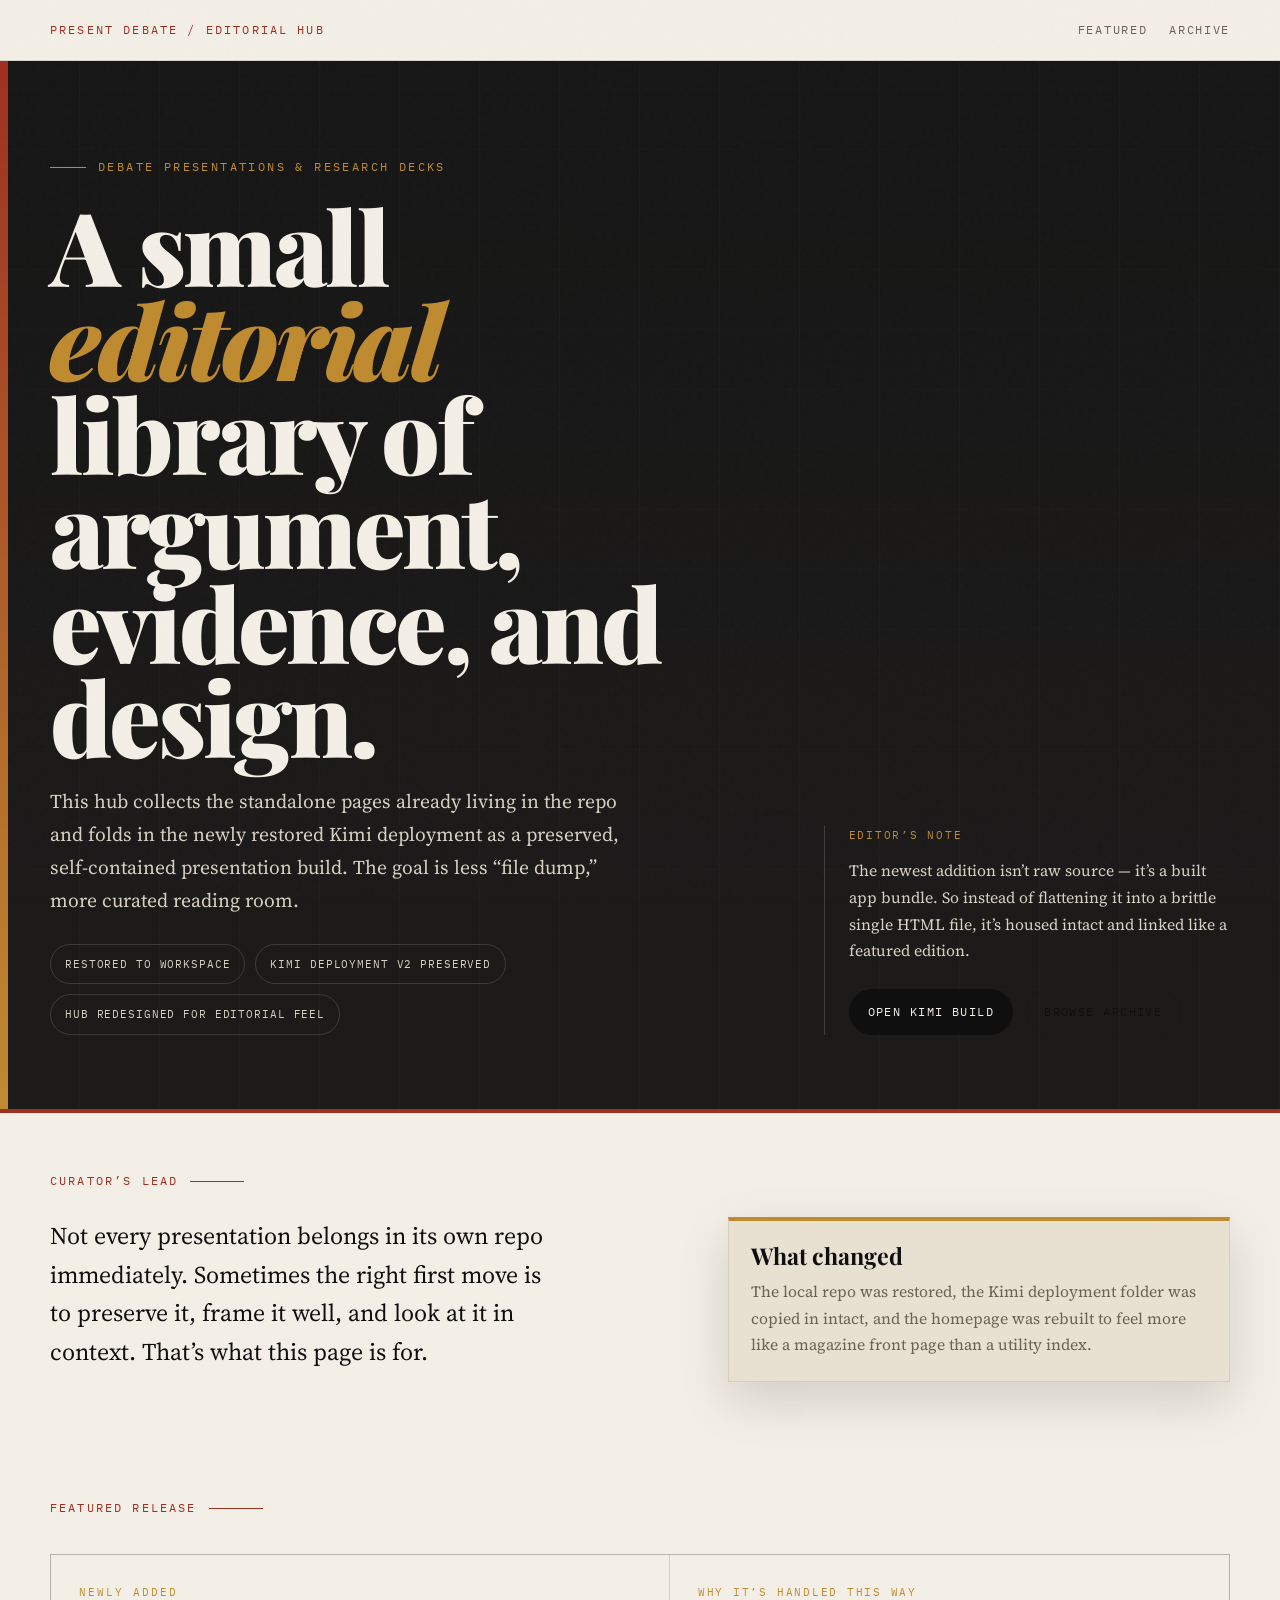
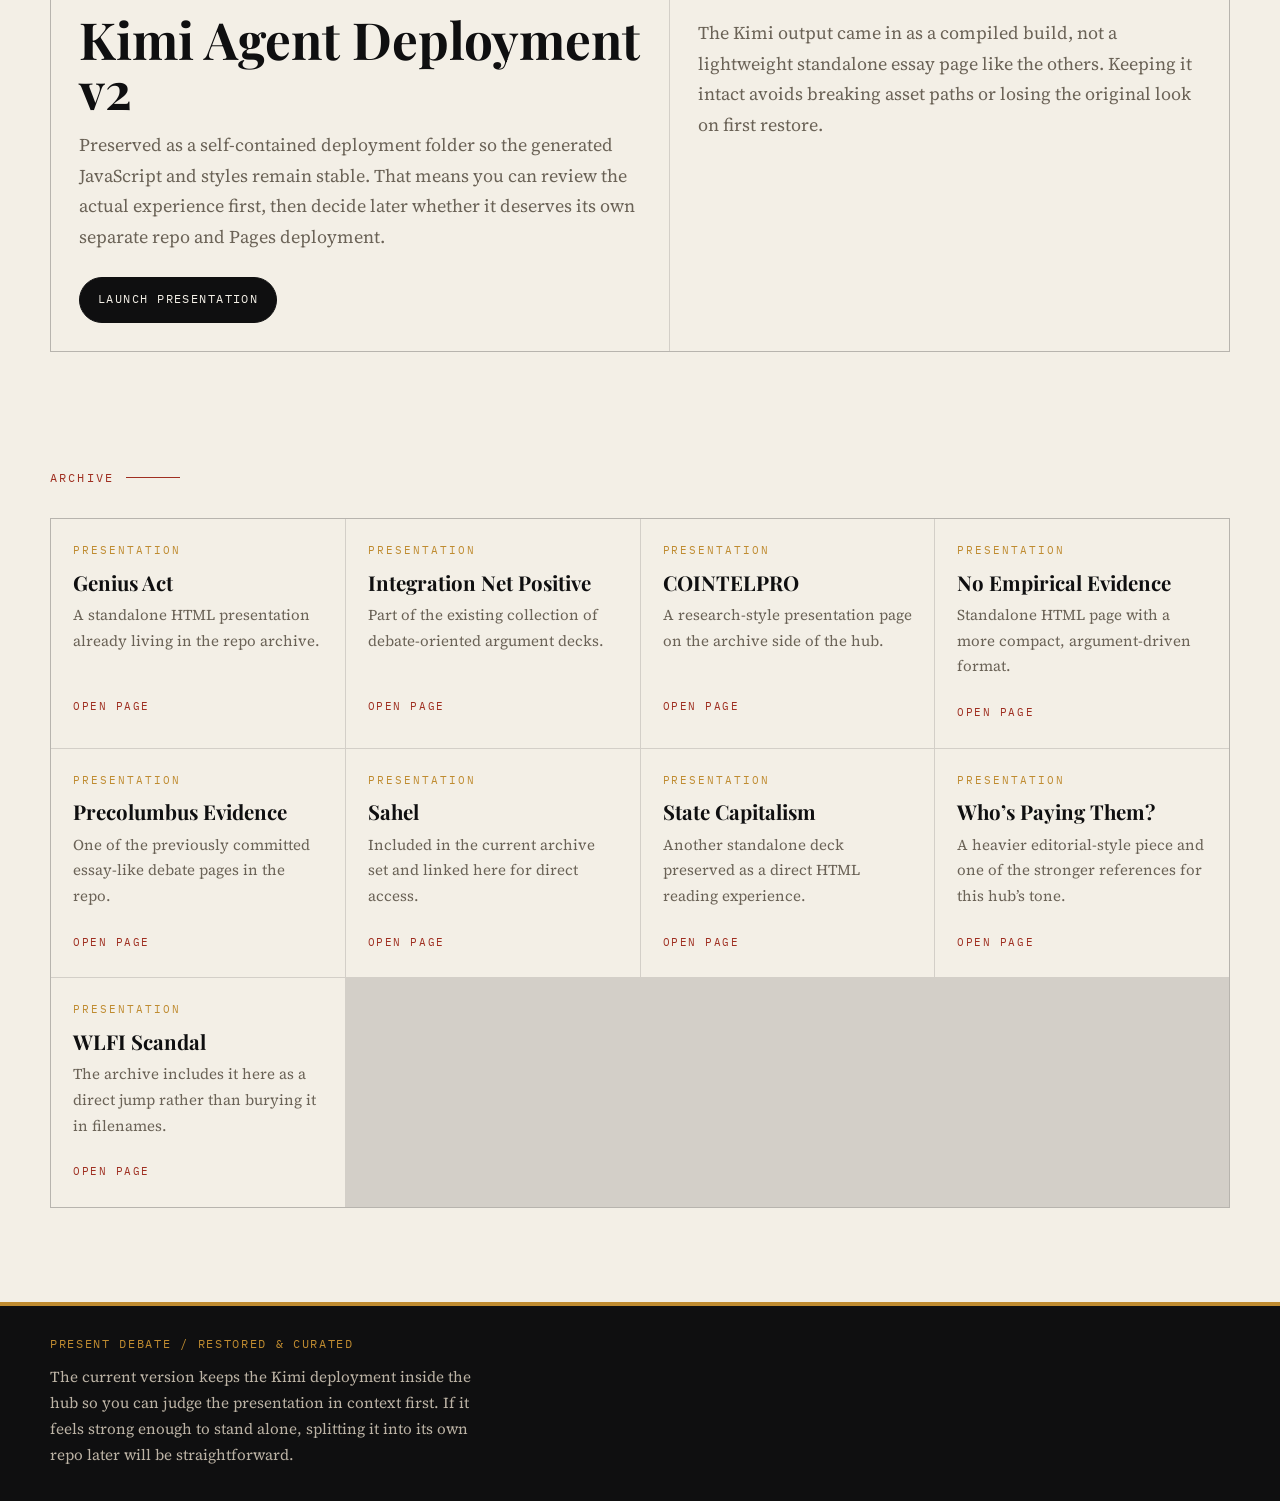
==== commit cdedd945: "Refine hub with editorial landing page" ====
--- a/index.html
+++ b/index.html
@@ -3,174 +3,588 @@
 <head>
   <meta charset="UTF-8" />
   <meta name="viewport" content="width=device-width, initial-scale=1.0" />
-  <title>Present Debate</title>
+  <title>Present Debate — Editorial Hub</title>
   <link rel="preconnect" href="https://fonts.googleapis.com" />
   <link rel="preconnect" href="https://fonts.gstatic.com" crossorigin />
-  <link href="https://fonts.googleapis.com/css2?family=Inter:wght@400;500;600;700;800&family=JetBrains+Mono:wght@400;700&family=Oswald:wght@500;700&display=swap" rel="stylesheet" />
+  <link href="https://fonts.googleapis.com/css2?family=Playfair+Display:wght@700;800;900&family=IBM+Plex+Mono:wght@400;600&family=Source+Serif+4:opsz,wght@8..60,300;8..60,400;8..60,600&display=swap" rel="stylesheet" />
   <style>
     :root {
-      --bg: #0b0d12;
-      --panel: #121722;
-      --card: #171d2b;
-      --text: #edf2ff;
-      --muted: #9aa7c2;
-      --line: rgba(255,255,255,0.08);
-      --accent: #6ea8fe;
-      --accent-2: #8b5cf6;
-      --shadow: 0 20px 60px rgba(0,0,0,.35);
-    }
+      --ink: #0f0f10;
+      --paper: #f3efe6;
+      --cream: #e8e0d1;
+      --stone: #cfc4b2;
+      --muted: #6a6256;
+      --gold: #bf8b30;
+      --red: #9f2f21;
+      --line: rgba(15, 15, 16, 0.12);
+      --mono: 'IBM Plex Mono', monospace;
+      --serif: 'Source Serif 4', serif;
+      --display: 'Playfair Display', serif;
+      --shadow: 0 18px 48px rgba(10, 10, 10, 0.14);
+    }
+
     * { box-sizing: border-box; }
     html { scroll-behavior: smooth; }
     body {
       margin: 0;
-      font-family: Inter, system-ui, sans-serif;
-      background: radial-gradient(circle at top, #1a2233 0%, var(--bg) 45%);
-      color: var(--text);
-    }
-    a { color: inherit; }
-    .wrap { max-width: 1120px; margin: 0 auto; padding: 0 24px; }
+      background: var(--paper);
+      color: var(--ink);
+      font-family: var(--serif);
+      line-height: 1.7;
+      font-size: 18px;
+    }
+
+    body::before {
+      content: '';
+      position: fixed;
+      inset: 0;
+      pointer-events: none;
+      opacity: 0.22;
+      background-image: url("data:image/svg+xml,%3Csvg viewBox='0 0 180 180' xmlns='http://www.w3.org/2000/svg'%3E%3Cfilter id='n'%3E%3CfeTurbulence type='fractalNoise' baseFrequency='1.05' numOctaves='3' stitchTiles='stitch'/%3E%3C/filter%3E%3Crect width='100%25' height='100%25' filter='url(%23n)' opacity='0.08'/%3E%3C/svg%3E");
+      z-index: 9999;
+    }
+
+    a { color: inherit; text-decoration: none; }
+
+    .nav {
+      position: sticky;
+      top: 0;
+      z-index: 50;
+      background: rgba(243, 239, 230, 0.92);
+      backdrop-filter: blur(8px);
+      border-bottom: 1px solid var(--line);
+    }
+
+    .nav-inner,
+    .wrap {
+      width: min(1180px, calc(100% - 32px));
+      margin: 0 auto;
+    }
+
+    .nav-inner {
+      min-height: 60px;
+      display: flex;
+      align-items: center;
+      justify-content: space-between;
+      gap: 18px;
+    }
+
+    .brand {
+      font-family: var(--mono);
+      font-size: 12px;
+      letter-spacing: 0.18em;
+      text-transform: uppercase;
+      color: var(--red);
+    }
+
+    .nav-links {
+      display: flex;
+      gap: 22px;
+      flex-wrap: wrap;
+      font-family: var(--mono);
+      font-size: 12px;
+      letter-spacing: 0.14em;
+      text-transform: uppercase;
+      color: var(--muted);
+    }
+
     .hero {
-      padding: 88px 0 48px;
-      border-bottom: 1px solid var(--line);
-    }
+      background: linear-gradient(180deg, #161616 0%, #1d1b1a 100%);
+      color: var(--paper);
+      position: relative;
+      overflow: hidden;
+      border-bottom: 4px solid var(--red);
+    }
+
+    .hero::before {
+      content: '';
+      position: absolute;
+      inset: 0;
+      background:
+        repeating-linear-gradient(90deg, transparent, transparent 79px, rgba(255,255,255,0.03) 79px, rgba(255,255,255,0.03) 80px),
+        repeating-linear-gradient(0deg, transparent, transparent 59px, rgba(255,255,255,0.02) 59px, rgba(255,255,255,0.02) 60px);
+      opacity: 0.55;
+    }
+
+    .hero-accent {
+      position: absolute;
+      left: 0;
+      top: 0;
+      width: 8px;
+      height: 100%;
+      background: linear-gradient(180deg, var(--red), var(--gold));
+    }
+
+    .hero-inner {
+      position: relative;
+      z-index: 1;
+      padding: 86px 0 74px;
+    }
+
     .eyebrow {
-      font: 700 12px/1 JetBrains Mono, monospace;
-      letter-spacing: .14em;
-      text-transform: uppercase;
-      color: var(--accent);
-      margin-bottom: 18px;
-    }
-    h1 {
+      display: inline-flex;
+      align-items: center;
+      gap: 12px;
+      font-family: var(--mono);
+      font-size: 12px;
+      letter-spacing: 0.2em;
+      text-transform: uppercase;
+      color: var(--gold);
+      margin-bottom: 20px;
+    }
+
+    .eyebrow::before {
+      content: '';
+      width: 36px;
+      height: 1px;
+      background: var(--gold);
+    }
+
+    .hero-grid {
+      display: grid;
+      grid-template-columns: minmax(0, 1.35fr) minmax(260px, 0.75fr);
+      gap: 42px;
+      align-items: end;
+    }
+
+    .hero-title {
       margin: 0;
-      font-family: Oswald, Inter, sans-serif;
-      font-size: clamp(2.8rem, 7vw, 5.5rem);
-      line-height: .95;
-      letter-spacing: .01em;
-    }
-    .sub {
-      max-width: 760px;
-      margin: 18px 0 0;
+      font-family: var(--display);
+      font-weight: 900;
+      font-size: clamp(3.2rem, 8vw, 6.7rem);
+      line-height: 0.92;
+      letter-spacing: -0.03em;
+      max-width: 10ch;
+    }
+
+    .hero-title em {
+      color: var(--gold);
+      font-style: italic;
+    }
+
+    .hero-sub {
+      margin: 22px 0 0;
+      max-width: 58ch;
+      color: #d7d0c3;
+      font-size: clamp(1rem, 1.8vw, 1.22rem);
+    }
+
+    .hero-aside {
+      border-left: 1px solid rgba(255,255,255,0.16);
+      padding-left: 24px;
+    }
+
+    .aside-label {
+      font-family: var(--mono);
+      font-size: 11px;
+      letter-spacing: 0.16em;
+      text-transform: uppercase;
+      color: var(--gold);
+      margin-bottom: 14px;
+    }
+
+    .aside-copy {
+      color: #d7d0c3;
+      font-size: 0.98rem;
+      margin: 0 0 20px;
+    }
+
+    .meta-row {
+      display: flex;
+      flex-wrap: wrap;
+      gap: 10px;
+      margin-top: 26px;
+    }
+
+    .meta-pill {
+      border: 1px solid rgba(255,255,255,0.14);
+      padding: 10px 14px;
+      border-radius: 999px;
+      font-family: var(--mono);
+      font-size: 11px;
+      letter-spacing: 0.08em;
+      text-transform: uppercase;
+      color: #d7d0c3;
+    }
+
+    .section {
+      padding: 58px 0;
+    }
+
+    .section-label {
+      display: flex;
+      align-items: center;
+      gap: 12px;
+      margin-bottom: 26px;
+      font-family: var(--mono);
+      font-size: 12px;
+      letter-spacing: 0.18em;
+      text-transform: uppercase;
+      color: var(--red);
+    }
+
+    .section-label::after {
+      content: '';
+      width: 54px;
+      height: 1px;
+      background: var(--red);
+    }
+
+    .lead-grid {
+      display: grid;
+      grid-template-columns: minmax(0, 1.1fr) minmax(280px, 0.85fr);
+      gap: 28px;
+      align-items: start;
+    }
+
+    .lede {
+      font-size: clamp(1.22rem, 2vw, 1.5rem);
+      line-height: 1.6;
+      margin: 0;
+      max-width: 42ch;
+    }
+
+    .note-card {
+      background: var(--cream);
+      border: 1px solid rgba(15,15,16,0.08);
+      border-top: 4px solid var(--gold);
+      padding: 22px;
+      box-shadow: var(--shadow);
+    }
+
+    .note-card h2 {
+      margin: 0 0 10px;
+      font-family: var(--display);
+      font-size: 1.45rem;
+      line-height: 1.1;
+    }
+
+    .note-card p {
+      margin: 0;
       color: var(--muted);
-      font-size: clamp(1rem, 1.8vw, 1.2rem);
-      line-height: 1.7;
-    }
-    .meta {
+      font-size: 0.98rem;
+    }
+
+    .feature {
+      display: grid;
+      grid-template-columns: minmax(0, 1.05fr) minmax(280px, 0.95fr);
+      gap: 1px;
+      background: rgba(15,15,16,0.14);
+      border: 1px solid rgba(15,15,16,0.14);
+      margin-top: 36px;
+    }
+
+    .feature-main,
+    .feature-side {
+      background: var(--paper);
+      padding: 28px;
+    }
+
+    .feature-kicker,
+    .deck-kicker {
+      font-family: var(--mono);
+      font-size: 11px;
+      letter-spacing: 0.18em;
+      text-transform: uppercase;
+      color: var(--gold);
+      margin-bottom: 12px;
+    }
+
+    .feature-main h2 {
+      margin: 0;
+      font-family: var(--display);
+      font-size: clamp(2rem, 4vw, 3.35rem);
+      line-height: 0.98;
+    }
+
+    .feature-main p,
+    .feature-side p {
+      color: var(--muted);
+      margin: 16px 0 0;
+    }
+
+    .button-row {
       display: flex;
       flex-wrap: wrap;
       gap: 12px;
       margin-top: 24px;
     }
-    .pill {
-      border: 1px solid var(--line);
-      background: rgba(255,255,255,.03);
-      padding: 10px 14px;
-      border-radius: 999px;
-      color: var(--muted);
-      font-size: 14px;
-    }
-    .grid {
-      display: grid;
-      grid-template-columns: repeat(auto-fit, minmax(280px, 1fr));
-      gap: 20px;
-      padding: 36px 0 72px;
-    }
-    .card {
-      background: linear-gradient(180deg, rgba(255,255,255,.03), rgba(255,255,255,.015));
-      border: 1px solid var(--line);
-      border-radius: 22px;
-      padding: 24px;
-      box-shadow: var(--shadow);
-    }
-    .card h2 {
-      margin: 0 0 10px;
-      font-size: 1.15rem;
-    }
-    .card p {
-      margin: 0;
-      color: var(--muted);
-      line-height: 1.7;
-      font-size: .96rem;
-    }
-    .actions {
-      display: flex;
-      flex-wrap: wrap;
-      gap: 14px;
-      margin-top: 26px;
-    }
+
     .btn {
       display: inline-flex;
       align-items: center;
       justify-content: center;
       min-height: 46px;
       padding: 0 18px;
-      border-radius: 12px;
-      text-decoration: none;
-      border: 1px solid var(--line);
-      transition: transform .18s ease, background .18s ease, border-color .18s ease;
-    }
+      border-radius: 999px;
+      font-family: var(--mono);
+      font-size: 12px;
+      letter-spacing: 0.12em;
+      text-transform: uppercase;
+      border: 1px solid var(--ink);
+      transition: transform 0.18s ease, background 0.18s ease, color 0.18s ease, border-color 0.18s ease;
+    }
+
     .btn:hover { transform: translateY(-1px); }
+
     .btn-primary {
-      background: linear-gradient(135deg, var(--accent), var(--accent-2));
-      color: white;
-      border-color: transparent;
-      font-weight: 700;
-    }
+      background: var(--ink);
+      color: var(--paper);
+      border-color: var(--ink);
+    }
+
     .btn-secondary {
-      background: rgba(255,255,255,.03);
-      color: var(--text);
-    }
-    footer {
-      border-top: 1px solid var(--line);
+      background: transparent;
+      color: var(--ink);
+      border-color: rgba(15,15,16,0.2);
+    }
+
+    .decks-grid {
+      display: grid;
+      grid-template-columns: repeat(auto-fit, minmax(min(100%, 260px), 1fr));
+      gap: 1px;
+      background: rgba(15,15,16,0.14);
+      border: 1px solid rgba(15,15,16,0.14);
+      margin-top: 30px;
+    }
+
+    .deck {
+      background: var(--paper);
+      padding: 22px;
+      transition: background 0.2s ease, transform 0.2s ease;
+    }
+
+    .deck:hover {
+      background: #f8f4ed;
+      transform: translateY(-2px);
+    }
+
+    .deck h3 {
+      margin: 0 0 8px;
+      font-family: var(--display);
+      font-size: 1.28rem;
+      line-height: 1.1;
+    }
+
+    .deck p {
+      margin: 0 0 16px;
       color: var(--muted);
-      padding: 22px 0 40px;
-      font-size: 14px;
+      font-size: 0.94rem;
+      min-height: 4.7em;
+    }
+
+    .deck a {
+      font-family: var(--mono);
+      font-size: 11px;
+      letter-spacing: 0.14em;
+      text-transform: uppercase;
+      color: var(--red);
+    }
+
+    .footer {
+      background: var(--ink);
+      color: #d7d0c3;
+      margin-top: 36px;
+      border-top: 4px solid var(--gold);
+    }
+
+    .footer-inner {
+      width: min(1180px, calc(100% - 32px));
+      margin: 0 auto;
+      padding: 28px 0 34px;
+    }
+
+    .footer-line {
+      font-family: var(--mono);
+      font-size: 12px;
+      letter-spacing: 0.14em;
+      text-transform: uppercase;
+      color: var(--gold);
+      margin-bottom: 10px;
+    }
+
+    .footer-copy {
+      color: #bcb3a5;
+      max-width: 54ch;
+      margin: 0;
+      font-size: 0.95rem;
+    }
+
+    @media (max-width: 920px) {
+      .hero-grid,
+      .lead-grid,
+      .feature {
+        grid-template-columns: 1fr;
+      }
+
+      .hero-aside {
+        border-left: 0;
+        padding-left: 0;
+        border-top: 1px solid rgba(255,255,255,0.12);
+        padding-top: 22px;
+      }
+    }
+
+    @media (max-width: 640px) {
+      body { font-size: 17px; }
+      .nav-inner {
+        align-items: flex-start;
+        padding: 14px 0;
+        flex-direction: column;
+      }
+      .nav-links { gap: 12px; }
+      .hero-inner { padding: 62px 0 54px; }
+      .section { padding: 44px 0; }
     }
   </style>
 </head>
 <body>
-  <section class="hero">
-    <div class="wrap">
-      <div class="eyebrow">Presentation Hub</div>
-      <h1>Present Debate</h1>
-      <p class="sub">Standalone presentation pages and debate decks. The newly restored Kimi deployment is linked below as a self-contained app bundle, alongside the existing HTML presentation files already in the repo.</p>
-      <div class="meta">
-        <div class="pill">Restored to workspace</div>
-        <div class="pill">GitHub Pages friendly</div>
-        <div class="pill">Kimi deployment v2 included</div>
+  <nav class="nav">
+    <div class="nav-inner">
+      <div class="brand">Present Debate / Editorial Hub</div>
+      <div class="nav-links">
+        <a href="#featured">Featured</a>
+        <a href="#archive">Archive</a>
       </div>
     </div>
-  </section>
-
-  <main class="wrap">
-    <div class="grid">
-      <article class="card">
-        <h2>Newly Added</h2>
-        <p>The latest Kimi-built presentation has been preserved as its own deployable folder so its JS/CSS bundle stays intact.</p>
-        <div class="actions">
-          <a class="btn btn-primary" href="./kimi-agent-deployment-v2/">Open Kimi Agent Deployment v2</a>
+  </nav>
+
+  <header class="hero">
+    <div class="hero-accent"></div>
+    <div class="wrap hero-inner">
+      <div class="eyebrow">Debate Presentations &amp; Research Decks</div>
+      <div class="hero-grid">
+        <div>
+          <h1 class="hero-title">A small <em>editorial</em> library of argument, evidence, and design.</h1>
+          <p class="hero-sub">This hub collects the standalone pages already living in the repo and folds in the newly restored Kimi deployment as a preserved, self-contained presentation build. The goal is less “file dump,” more curated reading room.</p>
+          <div class="meta-row">
+            <div class="meta-pill">Restored to workspace</div>
+            <div class="meta-pill">Kimi deployment v2 preserved</div>
+            <div class="meta-pill">Hub redesigned for editorial feel</div>
+          </div>
         </div>
-      </article>
-
-      <article class="card">
-        <h2>Existing Standalone Presentations</h2>
-        <p>These are the individual HTML debate pages already present in the repository.</p>
-        <div class="actions">
-          <a class="btn btn-secondary" href="./genius-act-presentation.html">Genius Act</a>
-          <a class="btn btn-secondary" href="./integration-net-positive.html">Integration Net Positive</a>
-          <a class="btn btn-secondary" href="./new_cointelpro_presentation.html">COINTELPRO</a>
-          <a class="btn btn-secondary" href="./no-empirical-evidence-precolumbian-africa-negative.html">No Empirical Evidence</a>
-          <a class="btn btn-secondary" href="./precolumbus-evidence-negative.html">Precolumbus Evidence</a>
-          <a class="btn btn-secondary" href="./sahel_presentation.html">Sahel</a>
-          <a class="btn btn-secondary" href="./state-capitalism-affirmative.html">State Capitalism</a>
-          <a class="btn btn-secondary" href="./whos-paying-them.html">Who's Paying Them?</a>
-          <a class="btn btn-secondary" href="./wlfi_scandal_presentation.html">WLFI Scandal</a>
+        <aside class="hero-aside">
+          <div class="aside-label">Editor’s Note</div>
+          <p class="aside-copy">The newest addition isn’t raw source — it’s a built app bundle. So instead of flattening it into a brittle single HTML file, it’s housed intact and linked like a featured edition.</p>
+          <div class="button-row">
+            <a class="btn btn-primary" href="./kimi-agent-deployment-v2/">Open Kimi Build</a>
+            <a class="btn btn-secondary" href="#archive">Browse Archive</a>
+          </div>
+        </aside>
+      </div>
+    </div>
+  </header>
+
+  <main>
+    <section class="section">
+      <div class="wrap">
+        <div class="section-label">Curator’s Lead</div>
+        <div class="lead-grid">
+          <p class="lede">Not every presentation belongs in its own repo immediately. Sometimes the right first move is to preserve it, frame it well, and look at it in context. That’s what this page is for.</p>
+          <div class="note-card">
+            <h2>What changed</h2>
+            <p>The local repo was restored, the Kimi deployment folder was copied in intact, and the homepage was rebuilt to feel more like a magazine front page than a utility index.</p>
+          </div>
         </div>
-      </article>
+      </div>
+    </section>
+
+    <section class="section" id="featured">
+      <div class="wrap">
+        <div class="section-label">Featured Release</div>
+        <div class="feature">
+          <article class="feature-main">
+            <div class="feature-kicker">Newly Added</div>
+            <h2>Kimi Agent Deployment v2</h2>
+            <p>Preserved as a self-contained deployment folder so the generated JavaScript and styles remain stable. That means you can review the actual experience first, then decide later whether it deserves its own separate repo and Pages deployment.</p>
+            <div class="button-row">
+              <a class="btn btn-primary" href="./kimi-agent-deployment-v2/">Launch Presentation</a>
+            </div>
+          </article>
+          <aside class="feature-side">
+            <div class="aside-label">Why it’s handled this way</div>
+            <p>The Kimi output came in as a compiled build, not a lightweight standalone essay page like the others. Keeping it intact avoids breaking asset paths or losing the original look on first restore.</p>
+          </aside>
+        </div>
+      </div>
+    </section>
+
+    <section class="section" id="archive">
+      <div class="wrap">
+        <div class="section-label">Archive</div>
+        <div class="decks-grid">
+          <article class="deck">
+            <div class="deck-kicker">Presentation</div>
+            <h3>Genius Act</h3>
+            <p>A standalone HTML presentation already living in the repo archive.</p>
+            <a href="./genius-act-presentation.html">Open page</a>
+          </article>
+
+          <article class="deck">
+            <div class="deck-kicker">Presentation</div>
+            <h3>Integration Net Positive</h3>
+            <p>Part of the existing collection of debate-oriented argument decks.</p>
+            <a href="./integration-net-positive.html">Open page</a>
+          </article>
+
+          <article class="deck">
+            <div class="deck-kicker">Presentation</div>
+            <h3>COINTELPRO</h3>
+            <p>A research-style presentation page on the archive side of the hub.</p>
+            <a href="./new_cointelpro_presentation.html">Open page</a>
+          </article>
+
+          <article class="deck">
+            <div class="deck-kicker">Presentation</div>
+            <h3>No Empirical Evidence</h3>
+            <p>Standalone HTML page with a more compact, argument-driven format.</p>
+            <a href="./no-empirical-evidence-precolumbian-africa-negative.html">Open page</a>
+          </article>
+
+          <article class="deck">
+            <div class="deck-kicker">Presentation</div>
+            <h3>Precolumbus Evidence</h3>
+            <p>One of the previously committed essay-like debate pages in the repo.</p>
+            <a href="./precolumbus-evidence-negative.html">Open page</a>
+          </article>
+
+          <article class="deck">
+            <div class="deck-kicker">Presentation</div>
+            <h3>Sahel</h3>
+            <p>Included in the current archive set and linked here for direct access.</p>
+            <a href="./sahel_presentation.html">Open page</a>
+          </article>
+
+          <article class="deck">
+            <div class="deck-kicker">Presentation</div>
+            <h3>State Capitalism</h3>
+            <p>Another standalone deck preserved as a direct HTML reading experience.</p>
+            <a href="./state-capitalism-affirmative.html">Open page</a>
+          </article>
+
+          <article class="deck">
+            <div class="deck-kicker">Presentation</div>
+            <h3>Who’s Paying Them?</h3>
+            <p>A heavier editorial-style piece and one of the stronger references for this hub’s tone.</p>
+            <a href="./whos-paying-them.html">Open page</a>
+          </article>
+
+          <article class="deck">
+            <div class="deck-kicker">Presentation</div>
+            <h3>WLFI Scandal</h3>
+            <p>The archive includes it here as a direct jump rather than burying it in filenames.</p>
+            <a href="./wlfi_scandal_presentation.html">Open page</a>
+          </article>
+        </div>
+      </div>
+    </section>
+  </main>
+
+  <footer class="footer">
+    <div class="footer-inner">
+      <div class="footer-line">Present Debate / Restored &amp; Curated</div>
+      <p class="footer-copy">The current version keeps the Kimi deployment inside the hub so you can judge the presentation in context first. If it feels strong enough to stand alone, splitting it into its own repo later will be straightforward.</p>
     </div>
-  </main>
-
-  <footer>
-    <div class="wrap">Restored in workspace and wired into the repo hub.</div>
   </footer>
 </body>
 </html>
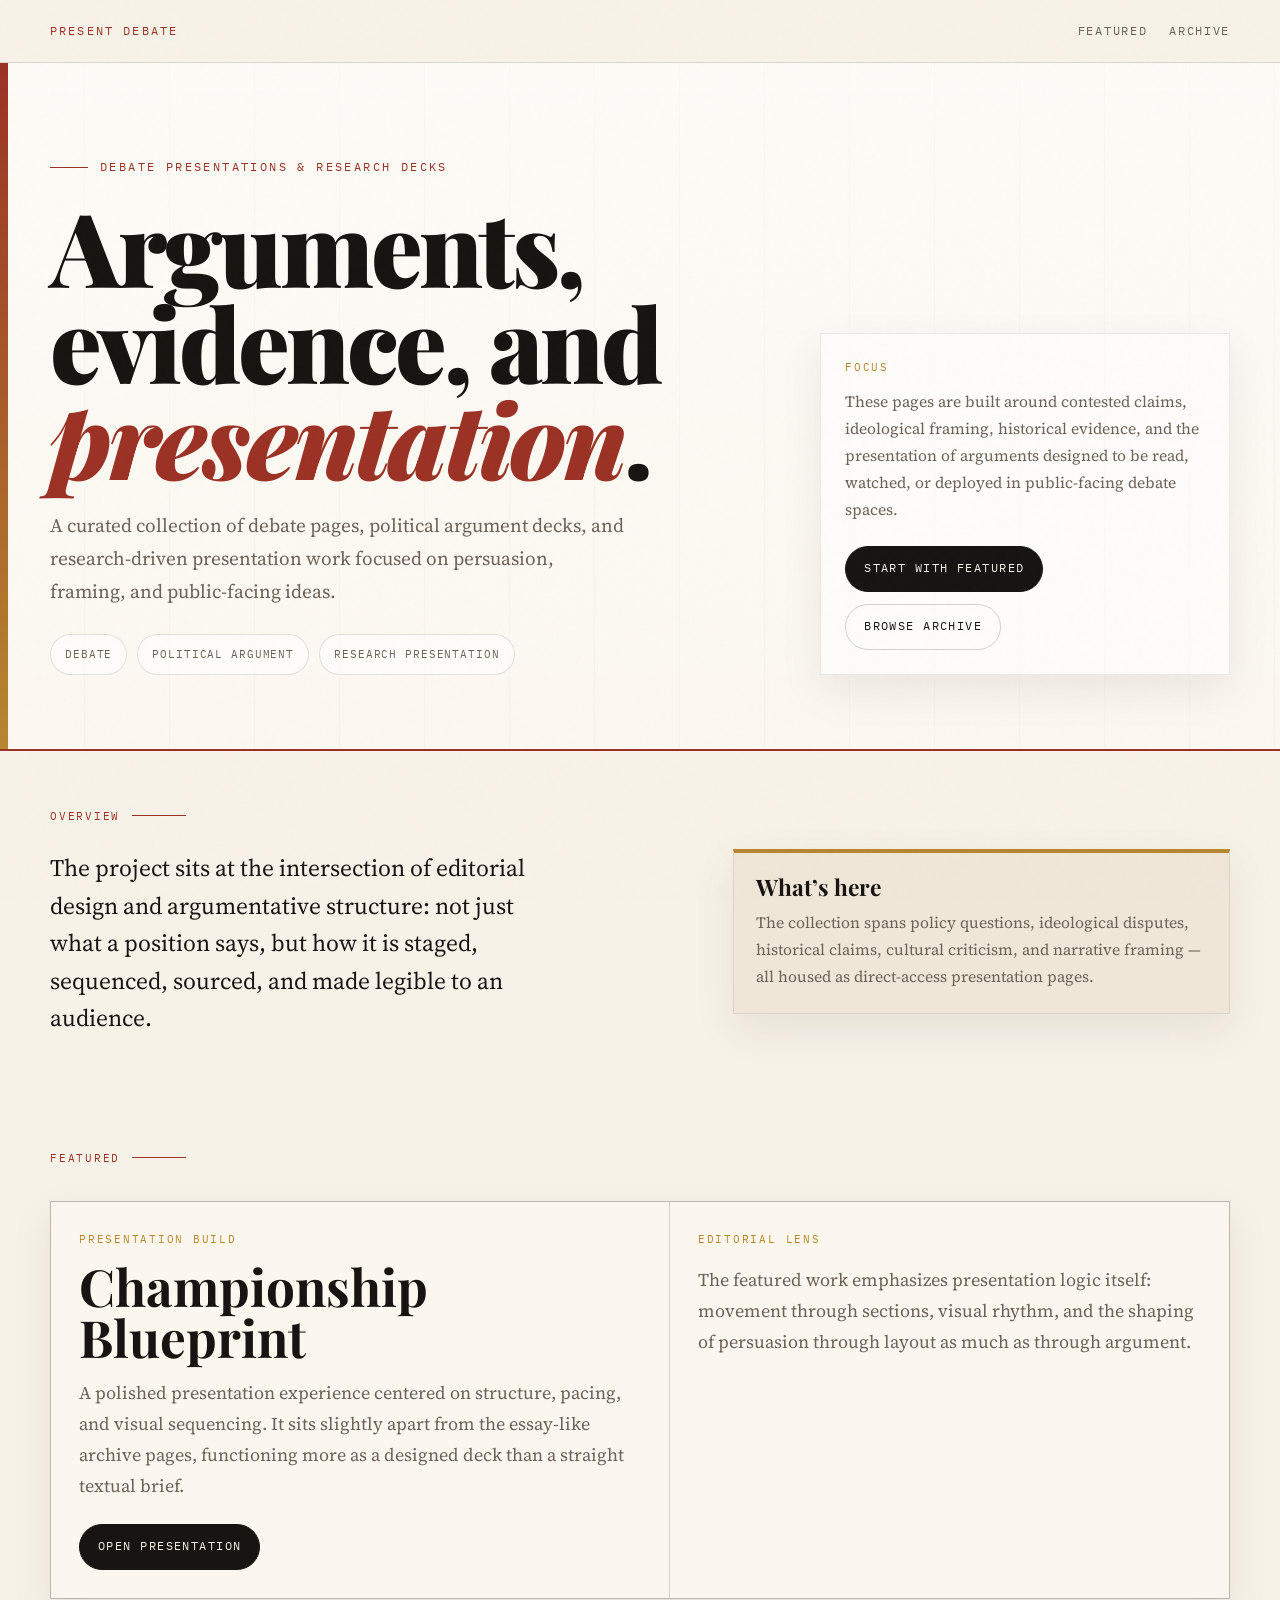
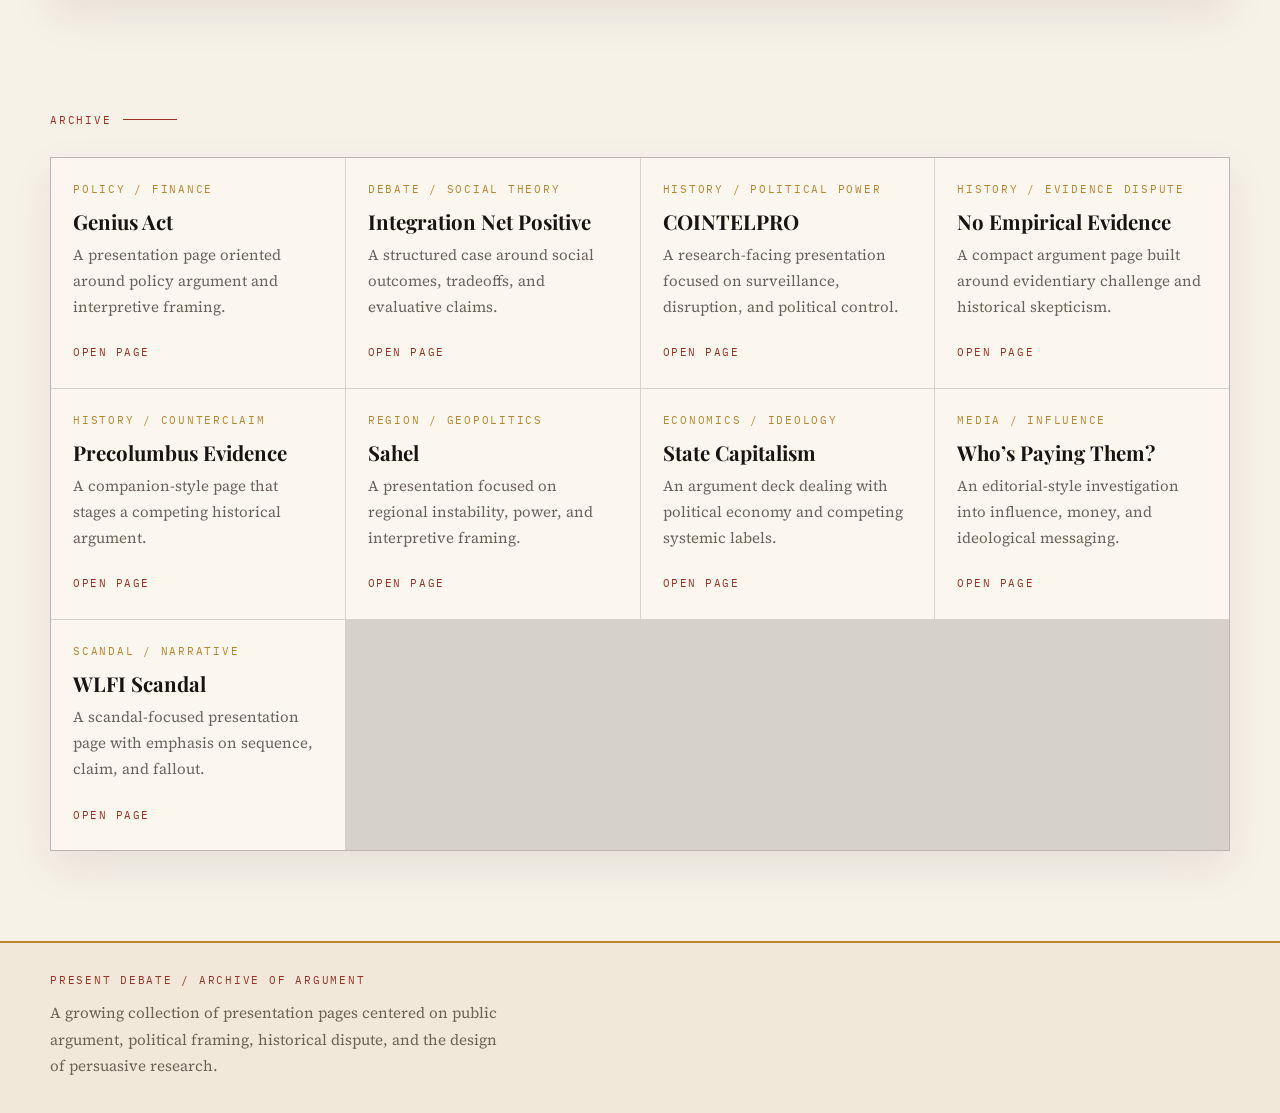
==== commit 3e628dfa: "Brighten hub and remove behind-the-scenes copy" ====
--- a/index.html
+++ b/index.html
@@ -3,24 +3,25 @@
 <head>
   <meta charset="UTF-8" />
   <meta name="viewport" content="width=device-width, initial-scale=1.0" />
-  <title>Present Debate — Editorial Hub</title>
+  <title>Present Debate</title>
   <link rel="preconnect" href="https://fonts.googleapis.com" />
   <link rel="preconnect" href="https://fonts.gstatic.com" crossorigin />
   <link href="https://fonts.googleapis.com/css2?family=Playfair+Display:wght@700;800;900&family=IBM+Plex+Mono:wght@400;600&family=Source+Serif+4:opsz,wght@8..60,300;8..60,400;8..60,600&display=swap" rel="stylesheet" />
   <style>
     :root {
-      --ink: #0f0f10;
-      --paper: #f3efe6;
-      --cream: #e8e0d1;
-      --stone: #cfc4b2;
-      --muted: #6a6256;
-      --gold: #bf8b30;
-      --red: #9f2f21;
-      --line: rgba(15, 15, 16, 0.12);
+      --ink: #171412;
+      --paper: #f7f2e8;
+      --paper-2: #fbf7ef;
+      --cream: #efe6d8;
+      --stone: #cabda8;
+      --muted: #6c6257;
+      --gold: #b7862e;
+      --red: #9b3225;
+      --line: rgba(23, 20, 18, 0.12);
       --mono: 'IBM Plex Mono', monospace;
       --serif: 'Source Serif 4', serif;
       --display: 'Playfair Display', serif;
-      --shadow: 0 18px 48px rgba(10, 10, 10, 0.14);
+      --shadow: 0 16px 40px rgba(32, 24, 17, 0.08);
     }
 
     * { box-sizing: border-box; }
@@ -30,7 +31,7 @@
       background: var(--paper);
       color: var(--ink);
       font-family: var(--serif);
-      line-height: 1.7;
+      line-height: 1.72;
       font-size: 18px;
     }
 
@@ -39,8 +40,8 @@
       position: fixed;
       inset: 0;
       pointer-events: none;
-      opacity: 0.22;
-      background-image: url("data:image/svg+xml,%3Csvg viewBox='0 0 180 180' xmlns='http://www.w3.org/2000/svg'%3E%3Cfilter id='n'%3E%3CfeTurbulence type='fractalNoise' baseFrequency='1.05' numOctaves='3' stitchTiles='stitch'/%3E%3C/filter%3E%3Crect width='100%25' height='100%25' filter='url(%23n)' opacity='0.08'/%3E%3C/svg%3E");
+      opacity: 0.18;
+      background-image: url("data:image/svg+xml,%3Csvg viewBox='0 0 180 180' xmlns='http://www.w3.org/2000/svg'%3E%3Cfilter id='n'%3E%3CfeTurbulence type='fractalNoise' baseFrequency='1.02' numOctaves='3' stitchTiles='stitch'/%3E%3C/filter%3E%3Crect width='100%25' height='100%25' filter='url(%23n)' opacity='0.08'/%3E%3C/svg%3E");
       z-index: 9999;
     }
 
@@ -50,7 +51,7 @@
       position: sticky;
       top: 0;
       z-index: 50;
-      background: rgba(243, 239, 230, 0.92);
+      background: rgba(247, 242, 232, 0.92);
       backdrop-filter: blur(8px);
       border-bottom: 1px solid var(--line);
     }
@@ -62,7 +63,7 @@
     }
 
     .nav-inner {
-      min-height: 60px;
+      min-height: 62px;
       display: flex;
       align-items: center;
       justify-content: space-between;
@@ -89,21 +90,13 @@
     }
 
     .hero {
-      background: linear-gradient(180deg, #161616 0%, #1d1b1a 100%);
-      color: var(--paper);
       position: relative;
       overflow: hidden;
-      border-bottom: 4px solid var(--red);
-    }
-
-    .hero::before {
-      content: '';
-      position: absolute;
-      inset: 0;
       background:
-        repeating-linear-gradient(90deg, transparent, transparent 79px, rgba(255,255,255,0.03) 79px, rgba(255,255,255,0.03) 80px),
-        repeating-linear-gradient(0deg, transparent, transparent 59px, rgba(255,255,255,0.02) 59px, rgba(255,255,255,0.02) 60px);
-      opacity: 0.55;
+        linear-gradient(180deg, rgba(255,255,255,0.45), rgba(255,255,255,0.12)),
+        repeating-linear-gradient(90deg, transparent, transparent 84px, rgba(23,20,18,0.025) 84px, rgba(23,20,18,0.025) 85px),
+        var(--paper-2);
+      border-bottom: 2px solid var(--red);
     }
 
     .hero-accent {
@@ -117,8 +110,7 @@
 
     .hero-inner {
       position: relative;
-      z-index: 1;
-      padding: 86px 0 74px;
+      padding: 84px 0 74px;
     }
 
     .eyebrow {
@@ -129,20 +121,20 @@
       font-size: 12px;
       letter-spacing: 0.2em;
       text-transform: uppercase;
-      color: var(--gold);
+      color: var(--red);
       margin-bottom: 20px;
     }
 
     .eyebrow::before {
       content: '';
-      width: 36px;
+      width: 38px;
       height: 1px;
-      background: var(--gold);
+      background: var(--red);
     }
 
     .hero-grid {
       display: grid;
-      grid-template-columns: minmax(0, 1.35fr) minmax(260px, 0.75fr);
+      grid-template-columns: minmax(0, 1.35fr) minmax(260px, 0.76fr);
       gap: 42px;
       align-items: end;
     }
@@ -151,163 +143,59 @@
       margin: 0;
       font-family: var(--display);
       font-weight: 900;
-      font-size: clamp(3.2rem, 8vw, 6.7rem);
-      line-height: 0.92;
+      font-size: clamp(3.1rem, 8vw, 6.4rem);
+      line-height: 0.94;
       letter-spacing: -0.03em;
       max-width: 10ch;
+      color: var(--ink);
     }
 
     .hero-title em {
-      color: var(--gold);
+      color: var(--red);
       font-style: italic;
     }
 
     .hero-sub {
       margin: 22px 0 0;
       max-width: 58ch;
-      color: #d7d0c3;
-      font-size: clamp(1rem, 1.8vw, 1.22rem);
+      color: var(--muted);
+      font-size: clamp(1rem, 1.8vw, 1.2rem);
     }
 
     .hero-aside {
-      border-left: 1px solid rgba(255,255,255,0.16);
-      padding-left: 24px;
-    }
-
-    .aside-label {
+      background: rgba(255,255,255,0.58);
+      border: 1px solid rgba(23,20,18,0.08);
+      padding: 24px;
+      box-shadow: var(--shadow);
+    }
+
+    .aside-label,
+    .feature-kicker,
+    .deck-kicker,
+    .section-label,
+    .footer-line {
       font-family: var(--mono);
       font-size: 11px;
       letter-spacing: 0.16em;
       text-transform: uppercase;
-      color: var(--gold);
-      margin-bottom: 14px;
-    }
-
-    .aside-copy {
-      color: #d7d0c3;
-      font-size: 0.98rem;
-      margin: 0 0 20px;
-    }
-
-    .meta-row {
-      display: flex;
-      flex-wrap: wrap;
-      gap: 10px;
-      margin-top: 26px;
-    }
-
-    .meta-pill {
-      border: 1px solid rgba(255,255,255,0.14);
-      padding: 10px 14px;
-      border-radius: 999px;
-      font-family: var(--mono);
-      font-size: 11px;
-      letter-spacing: 0.08em;
-      text-transform: uppercase;
-      color: #d7d0c3;
-    }
-
-    .section {
-      padding: 58px 0;
-    }
-
-    .section-label {
-      display: flex;
-      align-items: center;
-      gap: 12px;
-      margin-bottom: 26px;
-      font-family: var(--mono);
-      font-size: 12px;
-      letter-spacing: 0.18em;
-      text-transform: uppercase;
-      color: var(--red);
-    }
-
-    .section-label::after {
-      content: '';
-      width: 54px;
-      height: 1px;
-      background: var(--red);
-    }
-
-    .lead-grid {
-      display: grid;
-      grid-template-columns: minmax(0, 1.1fr) minmax(280px, 0.85fr);
-      gap: 28px;
-      align-items: start;
-    }
-
-    .lede {
-      font-size: clamp(1.22rem, 2vw, 1.5rem);
-      line-height: 1.6;
-      margin: 0;
-      max-width: 42ch;
-    }
-
-    .note-card {
-      background: var(--cream);
-      border: 1px solid rgba(15,15,16,0.08);
-      border-top: 4px solid var(--gold);
-      padding: 22px;
-      box-shadow: var(--shadow);
-    }
-
-    .note-card h2 {
-      margin: 0 0 10px;
-      font-family: var(--display);
-      font-size: 1.45rem;
-      line-height: 1.1;
-    }
-
-    .note-card p {
-      margin: 0;
-      color: var(--muted);
-      font-size: 0.98rem;
-    }
-
-    .feature {
-      display: grid;
-      grid-template-columns: minmax(0, 1.05fr) minmax(280px, 0.95fr);
-      gap: 1px;
-      background: rgba(15,15,16,0.14);
-      border: 1px solid rgba(15,15,16,0.14);
-      margin-top: 36px;
-    }
-
-    .feature-main,
-    .feature-side {
-      background: var(--paper);
-      padding: 28px;
-    }
-
-    .feature-kicker,
-    .deck-kicker {
-      font-family: var(--mono);
-      font-size: 11px;
-      letter-spacing: 0.18em;
-      text-transform: uppercase;
+    }
+
+    .aside-label {
       color: var(--gold);
       margin-bottom: 12px;
     }
 
-    .feature-main h2 {
-      margin: 0;
-      font-family: var(--display);
-      font-size: clamp(2rem, 4vw, 3.35rem);
-      line-height: 0.98;
-    }
-
-    .feature-main p,
-    .feature-side p {
-      color: var(--muted);
-      margin: 16px 0 0;
+    .aside-copy {
+      color: var(--muted);
+      font-size: 0.98rem;
+      margin: 0;
     }
 
     .button-row {
       display: flex;
       flex-wrap: wrap;
       gap: 12px;
-      margin-top: 24px;
+      margin-top: 22px;
     }
 
     .btn {
@@ -317,11 +205,11 @@
       min-height: 46px;
       padding: 0 18px;
       border-radius: 999px;
+      border: 1px solid rgba(23,20,18,0.18);
       font-family: var(--mono);
       font-size: 12px;
       letter-spacing: 0.12em;
       text-transform: uppercase;
-      border: 1px solid var(--ink);
       transition: transform 0.18s ease, background 0.18s ease, color 0.18s ease, border-color 0.18s ease;
     }
 
@@ -336,26 +224,134 @@
     .btn-secondary {
       background: transparent;
       color: var(--ink);
-      border-color: rgba(15,15,16,0.2);
+    }
+
+    .meta-row {
+      display: flex;
+      flex-wrap: wrap;
+      gap: 10px;
+      margin-top: 26px;
+    }
+
+    .meta-pill {
+      border: 1px solid rgba(23,20,18,0.12);
+      padding: 10px 14px;
+      border-radius: 999px;
+      font-family: var(--mono);
+      font-size: 11px;
+      letter-spacing: 0.08em;
+      text-transform: uppercase;
+      color: var(--muted);
+      background: rgba(255,255,255,0.58);
+    }
+
+    .section {
+      padding: 56px 0;
+    }
+
+    .section-label {
+      display: flex;
+      align-items: center;
+      gap: 12px;
+      color: var(--red);
+      margin-bottom: 24px;
+    }
+
+    .section-label::after {
+      content: '';
+      width: 54px;
+      height: 1px;
+      background: var(--red);
+    }
+
+    .lead-grid {
+      display: grid;
+      grid-template-columns: minmax(0, 1.08fr) minmax(280px, 0.82fr);
+      gap: 28px;
+      align-items: start;
+    }
+
+    .lede {
+      margin: 0;
+      max-width: 42ch;
+      font-size: clamp(1.2rem, 2vw, 1.48rem);
+      line-height: 1.58;
+    }
+
+    .note-card {
+      background: var(--cream);
+      border: 1px solid rgba(23,20,18,0.08);
+      border-top: 4px solid var(--gold);
+      padding: 22px;
+      box-shadow: var(--shadow);
+    }
+
+    .note-card h2 {
+      margin: 0 0 10px;
+      font-family: var(--display);
+      font-size: 1.42rem;
+      line-height: 1.08;
+    }
+
+    .note-card p {
+      margin: 0;
+      color: var(--muted);
+      font-size: 0.98rem;
+    }
+
+    .feature {
+      display: grid;
+      grid-template-columns: minmax(0, 1.05fr) minmax(280px, 0.95fr);
+      gap: 1px;
+      background: rgba(23,20,18,0.14);
+      border: 1px solid rgba(23,20,18,0.14);
+      margin-top: 34px;
+      box-shadow: var(--shadow);
+    }
+
+    .feature-main,
+    .feature-side {
+      background: var(--paper-2);
+      padding: 28px;
+    }
+
+    .feature-kicker,
+    .deck-kicker {
+      color: var(--gold);
+      margin-bottom: 12px;
+    }
+
+    .feature-main h2 {
+      margin: 0;
+      font-family: var(--display);
+      font-size: clamp(2rem, 4vw, 3.2rem);
+      line-height: 0.98;
+    }
+
+    .feature-main p,
+    .feature-side p {
+      color: var(--muted);
+      margin: 16px 0 0;
     }
 
     .decks-grid {
       display: grid;
       grid-template-columns: repeat(auto-fit, minmax(min(100%, 260px), 1fr));
       gap: 1px;
-      background: rgba(15,15,16,0.14);
-      border: 1px solid rgba(15,15,16,0.14);
-      margin-top: 30px;
+      background: rgba(23,20,18,0.14);
+      border: 1px solid rgba(23,20,18,0.14);
+      margin-top: 28px;
+      box-shadow: var(--shadow);
     }
 
     .deck {
-      background: var(--paper);
+      background: var(--paper-2);
       padding: 22px;
       transition: background 0.2s ease, transform 0.2s ease;
     }
 
     .deck:hover {
-      background: #f8f4ed;
+      background: #fffdf8;
       transform: translateY(-2px);
     }
 
@@ -382,10 +378,9 @@
     }
 
     .footer {
-      background: var(--ink);
-      color: #d7d0c3;
-      margin-top: 36px;
-      border-top: 4px solid var(--gold);
+      background: #f1e8da;
+      border-top: 2px solid var(--gold);
+      margin-top: 34px;
     }
 
     .footer-inner {
@@ -395,17 +390,13 @@
     }
 
     .footer-line {
-      font-family: var(--mono);
-      font-size: 12px;
-      letter-spacing: 0.14em;
-      text-transform: uppercase;
-      color: var(--gold);
+      color: var(--red);
       margin-bottom: 10px;
     }
 
     .footer-copy {
-      color: #bcb3a5;
-      max-width: 54ch;
+      color: var(--muted);
+      max-width: 56ch;
       margin: 0;
       font-size: 0.95rem;
     }
@@ -415,13 +406,6 @@
       .lead-grid,
       .feature {
         grid-template-columns: 1fr;
-      }
-
-      .hero-aside {
-        border-left: 0;
-        padding-left: 0;
-        border-top: 1px solid rgba(255,255,255,0.12);
-        padding-top: 22px;
       }
     }
 
@@ -433,15 +417,15 @@
         flex-direction: column;
       }
       .nav-links { gap: 12px; }
-      .hero-inner { padding: 62px 0 54px; }
-      .section { padding: 44px 0; }
+      .hero-inner { padding: 60px 0 52px; }
+      .section { padding: 42px 0; }
     }
   </style>
 </head>
 <body>
   <nav class="nav">
     <div class="nav-inner">
-      <div class="brand">Present Debate / Editorial Hub</div>
+      <div class="brand">Present Debate</div>
       <div class="nav-links">
         <a href="#featured">Featured</a>
         <a href="#archive">Archive</a>
@@ -455,19 +439,19 @@
       <div class="eyebrow">Debate Presentations &amp; Research Decks</div>
       <div class="hero-grid">
         <div>
-          <h1 class="hero-title">A small <em>editorial</em> library of argument, evidence, and design.</h1>
-          <p class="hero-sub">This hub collects the standalone pages already living in the repo and folds in the newly restored Kimi deployment as a preserved, self-contained presentation build. The goal is less “file dump,” more curated reading room.</p>
+          <h1 class="hero-title">Arguments, evidence, and <em>presentation</em>.</h1>
+          <p class="hero-sub">A curated collection of debate pages, political argument decks, and research-driven presentation work focused on persuasion, framing, and public-facing ideas.</p>
           <div class="meta-row">
-            <div class="meta-pill">Restored to workspace</div>
-            <div class="meta-pill">Kimi deployment v2 preserved</div>
-            <div class="meta-pill">Hub redesigned for editorial feel</div>
+            <div class="meta-pill">Debate</div>
+            <div class="meta-pill">Political Argument</div>
+            <div class="meta-pill">Research Presentation</div>
           </div>
         </div>
         <aside class="hero-aside">
-          <div class="aside-label">Editor’s Note</div>
-          <p class="aside-copy">The newest addition isn’t raw source — it’s a built app bundle. So instead of flattening it into a brittle single HTML file, it’s housed intact and linked like a featured edition.</p>
+          <div class="aside-label">Focus</div>
+          <p class="aside-copy">These pages are built around contested claims, ideological framing, historical evidence, and the presentation of arguments designed to be read, watched, or deployed in public-facing debate spaces.</p>
           <div class="button-row">
-            <a class="btn btn-primary" href="./kimi-agent-deployment-v2/">Open Kimi Build</a>
+            <a class="btn btn-primary" href="#featured">Start with Featured</a>
             <a class="btn btn-secondary" href="#archive">Browse Archive</a>
           </div>
         </aside>
@@ -478,12 +462,12 @@
   <main>
     <section class="section">
       <div class="wrap">
-        <div class="section-label">Curator’s Lead</div>
+        <div class="section-label">Overview</div>
         <div class="lead-grid">
-          <p class="lede">Not every presentation belongs in its own repo immediately. Sometimes the right first move is to preserve it, frame it well, and look at it in context. That’s what this page is for.</p>
+          <p class="lede">The project sits at the intersection of editorial design and argumentative structure: not just what a position says, but how it is staged, sequenced, sourced, and made legible to an audience.</p>
           <div class="note-card">
-            <h2>What changed</h2>
-            <p>The local repo was restored, the Kimi deployment folder was copied in intact, and the homepage was rebuilt to feel more like a magazine front page than a utility index.</p>
+            <h2>What’s here</h2>
+            <p>The collection spans policy questions, ideological disputes, historical claims, cultural criticism, and narrative framing — all housed as direct-access presentation pages.</p>
           </div>
         </div>
       </div>
@@ -491,19 +475,19 @@
 
     <section class="section" id="featured">
       <div class="wrap">
-        <div class="section-label">Featured Release</div>
+        <div class="section-label">Featured</div>
         <div class="feature">
           <article class="feature-main">
-            <div class="feature-kicker">Newly Added</div>
-            <h2>Kimi Agent Deployment v2</h2>
-            <p>Preserved as a self-contained deployment folder so the generated JavaScript and styles remain stable. That means you can review the actual experience first, then decide later whether it deserves its own separate repo and Pages deployment.</p>
+            <div class="feature-kicker">Presentation Build</div>
+            <h2>Championship Blueprint</h2>
+            <p>A polished presentation experience centered on structure, pacing, and visual sequencing. It sits slightly apart from the essay-like archive pages, functioning more as a designed deck than a straight textual brief.</p>
             <div class="button-row">
-              <a class="btn btn-primary" href="./kimi-agent-deployment-v2/">Launch Presentation</a>
+              <a class="btn btn-primary" href="./kimi-agent-deployment-v2/">Open Presentation</a>
             </div>
           </article>
           <aside class="feature-side">
-            <div class="aside-label">Why it’s handled this way</div>
-            <p>The Kimi output came in as a compiled build, not a lightweight standalone essay page like the others. Keeping it intact avoids breaking asset paths or losing the original look on first restore.</p>
+            <div class="aside-label">Editorial Lens</div>
+            <p>The featured work emphasizes presentation logic itself: movement through sections, visual rhythm, and the shaping of persuasion through layout as much as through argument.</p>
           </aside>
         </div>
       </div>
@@ -514,65 +498,65 @@
         <div class="section-label">Archive</div>
         <div class="decks-grid">
           <article class="deck">
-            <div class="deck-kicker">Presentation</div>
+            <div class="deck-kicker">Policy / Finance</div>
             <h3>Genius Act</h3>
-            <p>A standalone HTML presentation already living in the repo archive.</p>
+            <p>A presentation page oriented around policy argument and interpretive framing.</p>
             <a href="./genius-act-presentation.html">Open page</a>
           </article>
 
           <article class="deck">
-            <div class="deck-kicker">Presentation</div>
+            <div class="deck-kicker">Debate / Social Theory</div>
             <h3>Integration Net Positive</h3>
-            <p>Part of the existing collection of debate-oriented argument decks.</p>
+            <p>A structured case around social outcomes, tradeoffs, and evaluative claims.</p>
             <a href="./integration-net-positive.html">Open page</a>
           </article>
 
           <article class="deck">
-            <div class="deck-kicker">Presentation</div>
+            <div class="deck-kicker">History / Political Power</div>
             <h3>COINTELPRO</h3>
-            <p>A research-style presentation page on the archive side of the hub.</p>
+            <p>A research-facing presentation focused on surveillance, disruption, and political control.</p>
             <a href="./new_cointelpro_presentation.html">Open page</a>
           </article>
 
           <article class="deck">
-            <div class="deck-kicker">Presentation</div>
+            <div class="deck-kicker">History / Evidence Dispute</div>
             <h3>No Empirical Evidence</h3>
-            <p>Standalone HTML page with a more compact, argument-driven format.</p>
+            <p>A compact argument page built around evidentiary challenge and historical skepticism.</p>
             <a href="./no-empirical-evidence-precolumbian-africa-negative.html">Open page</a>
           </article>
 
           <article class="deck">
-            <div class="deck-kicker">Presentation</div>
+            <div class="deck-kicker">History / Counterclaim</div>
             <h3>Precolumbus Evidence</h3>
-            <p>One of the previously committed essay-like debate pages in the repo.</p>
+            <p>A companion-style page that stages a competing historical argument.</p>
             <a href="./precolumbus-evidence-negative.html">Open page</a>
           </article>
 
           <article class="deck">
-            <div class="deck-kicker">Presentation</div>
+            <div class="deck-kicker">Region / Geopolitics</div>
             <h3>Sahel</h3>
-            <p>Included in the current archive set and linked here for direct access.</p>
+            <p>A presentation focused on regional instability, power, and interpretive framing.</p>
             <a href="./sahel_presentation.html">Open page</a>
           </article>
 
           <article class="deck">
-            <div class="deck-kicker">Presentation</div>
+            <div class="deck-kicker">Economics / Ideology</div>
             <h3>State Capitalism</h3>
-            <p>Another standalone deck preserved as a direct HTML reading experience.</p>
+            <p>An argument deck dealing with political economy and competing systemic labels.</p>
             <a href="./state-capitalism-affirmative.html">Open page</a>
           </article>
 
           <article class="deck">
-            <div class="deck-kicker">Presentation</div>
+            <div class="deck-kicker">Media / Influence</div>
             <h3>Who’s Paying Them?</h3>
-            <p>A heavier editorial-style piece and one of the stronger references for this hub’s tone.</p>
+            <p>An editorial-style investigation into influence, money, and ideological messaging.</p>
             <a href="./whos-paying-them.html">Open page</a>
           </article>
 
           <article class="deck">
-            <div class="deck-kicker">Presentation</div>
+            <div class="deck-kicker">Scandal / Narrative</div>
             <h3>WLFI Scandal</h3>
-            <p>The archive includes it here as a direct jump rather than burying it in filenames.</p>
+            <p>A scandal-focused presentation page with emphasis on sequence, claim, and fallout.</p>
             <a href="./wlfi_scandal_presentation.html">Open page</a>
           </article>
         </div>
@@ -582,8 +566,8 @@
 
   <footer class="footer">
     <div class="footer-inner">
-      <div class="footer-line">Present Debate / Restored &amp; Curated</div>
-      <p class="footer-copy">The current version keeps the Kimi deployment inside the hub so you can judge the presentation in context first. If it feels strong enough to stand alone, splitting it into its own repo later will be straightforward.</p>
+      <div class="footer-line">Present Debate / Archive of Argument</div>
+      <p class="footer-copy">A growing collection of presentation pages centered on public argument, political framing, historical dispute, and the design of persuasive research.</p>
     </div>
   </footer>
 </body>
